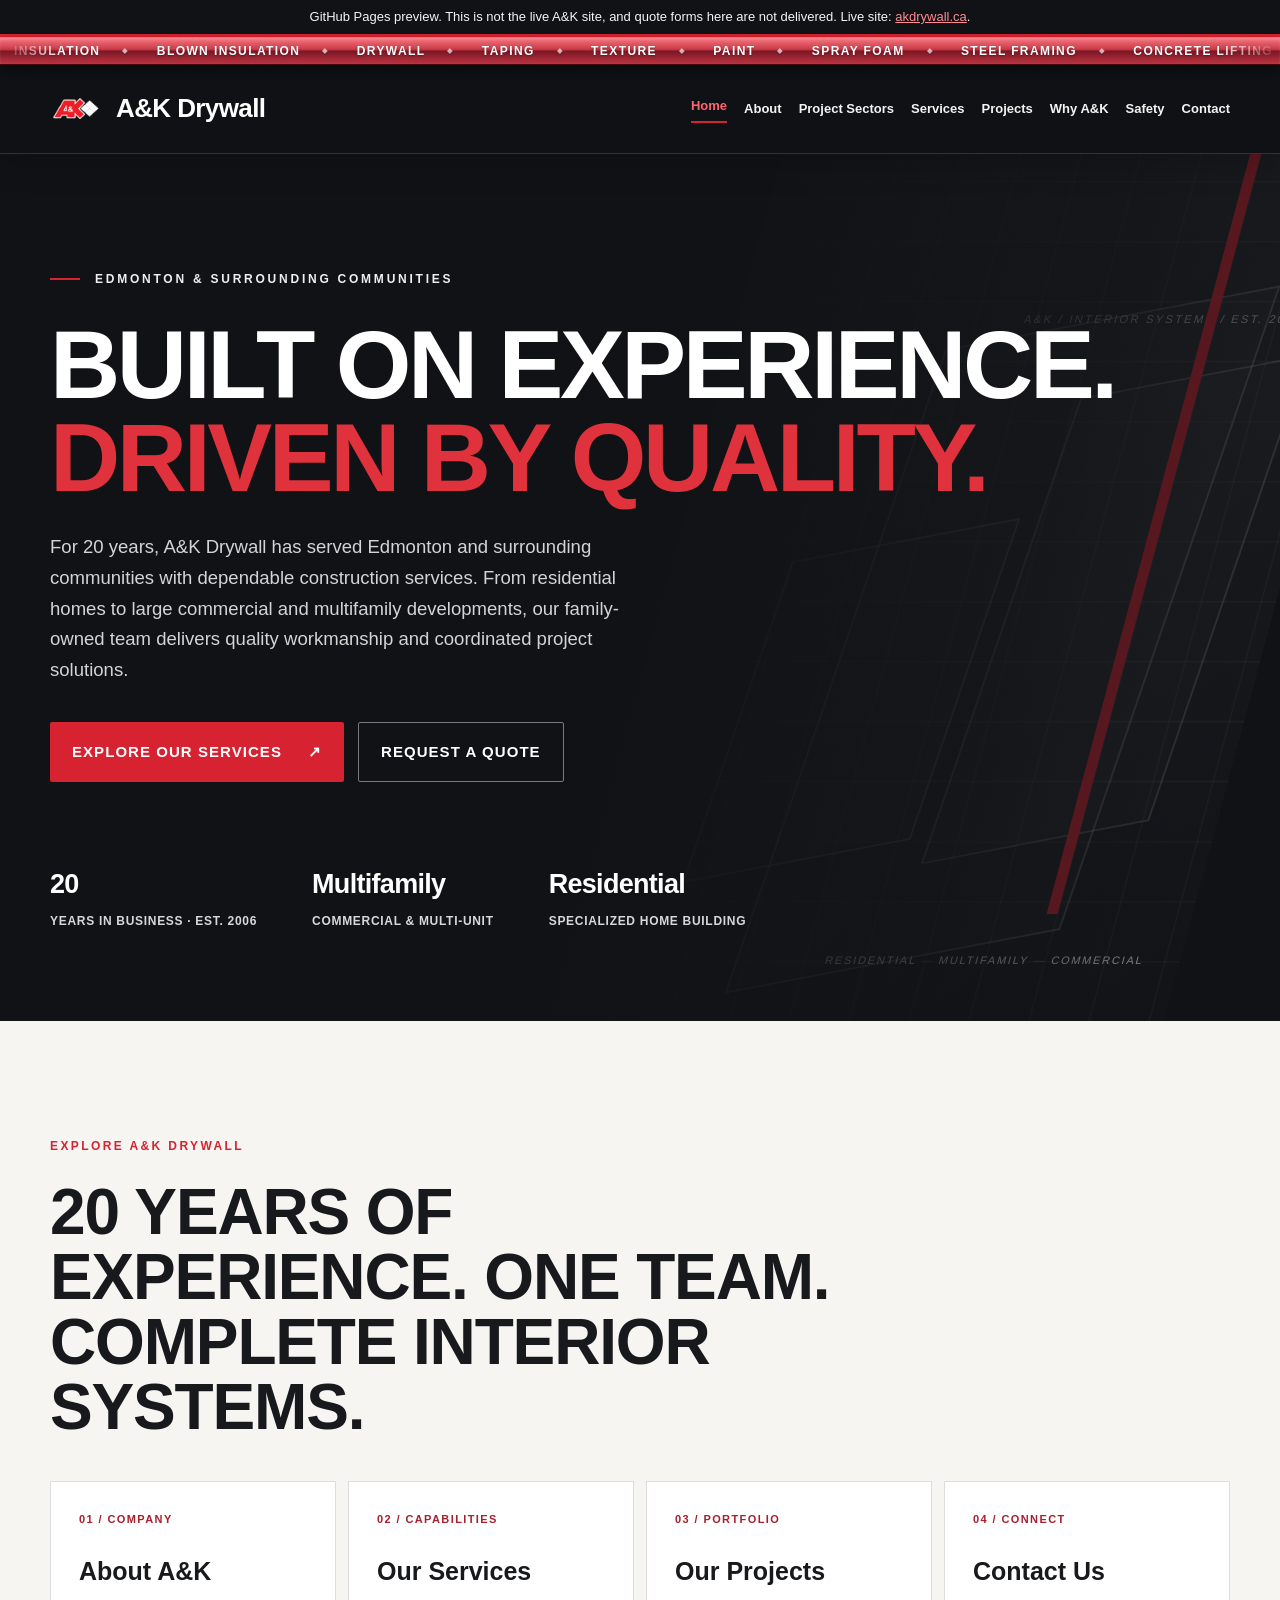
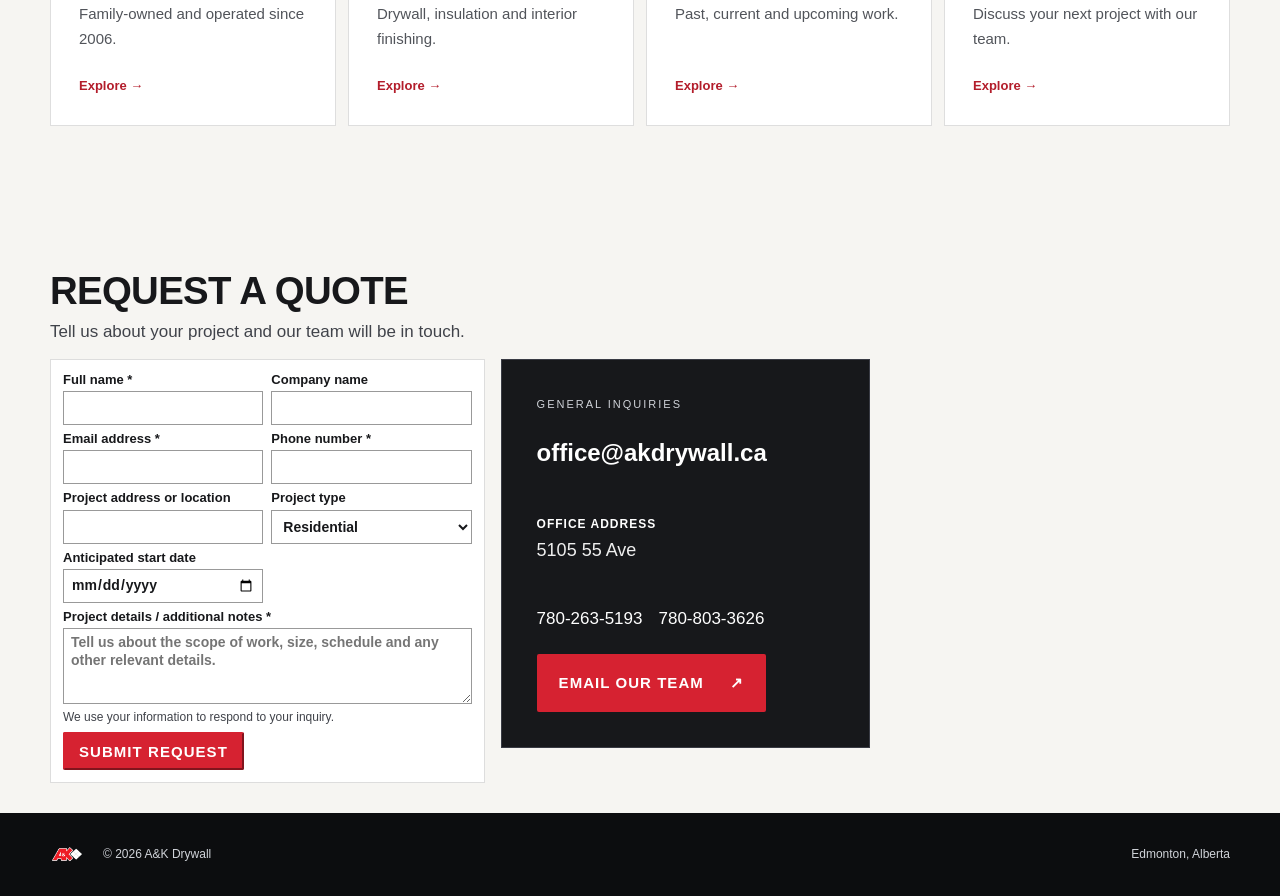
==== index.html @ e4584341 "Publish the A&K Drywall GitHub Pages preview copied from the live site. Co-authored-by: Cursor <curs" ====
<!DOCTYPE html>

<html lang="en"><head><meta charset="utf-8"/><meta name="robots" content="noindex, nofollow"/><meta content="width=device-width,initial-scale=1" name="viewport"/><meta content="#101115" name="theme-color"/><meta content="A&amp;K Drywall, family-owned Edmonton drywall and interior finishing contractor." name="description"/><title>Commercial, Multifamily &amp; Residential Drywall | A&amp;K Drywall</title><link href="styles.css?v=20261124-glass-fix-6" rel="stylesheet"/><style>/* Homepage-only critical banner and compact layout */
.ak-ticker{display:flex!important;visibility:visible!important;opacity:1!important;align-items:center;isolation:isolate;z-index:30}
.ak-ticker-window{display:block;flex:1;min-width:0;overflow:hidden}.ak-ticker-track{display:flex;width:max-content;animation:ak-home-scroll 28s linear infinite}.ak-ticker-group{display:flex;flex:none;min-width:100vw;justify-content:space-around}.ak-ticker-group span{display:flex;align-items:center;white-space:nowrap;padding:4px 14px;color:#fff;font-size:12px;font-weight:800;letter-spacing:1px;text-transform:uppercase;gap:22px}.ak-ticker-group span:after{content:'◆';font-size:9px}.ak-ticker-pause{flex:none;margin:0 5px 0 10px}.ak-ticker-control{color:white;font-size:11px;padding-right:10px;white-space:nowrap}.ak-ticker-pause:checked~.ak-ticker-window .ak-ticker-track{animation-play-state:paused}@keyframes ak-home-scroll{from{transform:translateX(0)}to{transform:translateX(-50%)}}
#request.ak-home-compact.section{padding:30px 0!important;scroll-margin-top:200px}#request.ak-home-compact .ak-inquiry-grid{max-width:820px;grid-template-columns:minmax(0,1fr) minmax(0,.85fr);gap:16px}#request.ak-home-compact .ak-form{padding:12px;font-size:13px;line-height:1.25}#request.ak-home-compact .ak-fields{gap:0 8px}#request.ak-home-compact .ak-form label{margin-bottom:6px}#request.ak-home-compact .ak-form input:not([type=hidden]),#request.ak-home-compact .ak-form select,#request.ak-home-compact .ak-form textarea{min-height:34px;padding:5px 7px;margin-top:3px;font-size:14px}#request.ak-home-compact .ak-form textarea{min-height:76px;resize:vertical}#request.ak-home-compact .ak-form p{font-size:12px;margin-bottom:7px}#request.ak-home-compact .ak-form .btn{min-height:38px;padding:7px 14px}#request.ak-home-compact h2{font-size:clamp(1.8rem,3vw,2.6rem)!important;margin-bottom:8px}#request.ak-home-compact>.wrap>p{margin-bottom:12px}#request.ak-home-compact .contact-panel{color:#fff}
@media(max-width:850px){#request.ak-home-compact .ak-inquiry-grid{grid-template-columns:1fr}}@media(max-width:650px){#request.ak-home-compact .ak-fields{grid-template-columns:1fr}#request.ak-home-compact .ak-form input:not([type=hidden]),#request.ak-home-compact .ak-form select,#request.ak-home-compact .ak-form textarea{font-size:16px;min-height:42px}}@media(prefers-reduced-motion:reduce){.ak-ticker-track{animation:none}.ak-ticker-window{overflow-x:auto}.ak-ticker-group[aria-hidden=true],.ak-ticker-pause,.ak-ticker-control{display:none}}
.ak-ticker + .site-header{top:28px}.ak-ticker-track{animation-play-state:running}.ak-ticker-window{height:28px}.ak-ticker-group{height:28px}@media(prefers-reduced-motion:reduce){.ak-ticker-track{animation:none}}

/* Refined translucent service ticker */
.ak-ticker{background:linear-gradient(180deg,rgba(246,106,115,.92) 0%,rgba(196,34,50,.88) 43%,rgba(116,9,24,.94) 51%,rgba(183,33,48,.91) 100%),linear-gradient(90deg,rgba(90,11,21,.86),rgba(191,24,41,.86),rgba(90,11,21,.86))!important;backdrop-filter:blur(12px);-webkit-backdrop-filter:blur(12px);box-sizing:border-box;border-top:1px solid rgba(255,179,179,.50);border-bottom:1px solid #45030b;box-shadow:inset 0 2px 3px rgba(255,255,255,.13),0 4px 9px rgba(0,0,0,.45)}
.ak-ticker-window{mask-image:linear-gradient(90deg,transparent,#000 5%,#000 95%,transparent);-webkit-mask-image:linear-gradient(90deg,transparent,#000 5%,#000 95%,transparent)}
.ak-ticker-group span{font-weight:700;letter-spacing:1.4px;text-shadow:0 1px 2px rgba(0,0,0,.35)}
.ak-ticker-group span:after{opacity:.65;font-size:7px}
@media(prefers-reduced-motion:reduce){.ak-ticker-window{mask-image:none;-webkit-mask-image:none}}
</style><link rel="icon" type="image/png" sizes="32x32" href="assets/shortcut-icon-32.png"><link rel="icon" type="image/png" sizes="192x192" href="assets/shortcut-icon-192.png"><link rel="shortcut icon" href="favicon.ico"><link rel="apple-touch-icon" sizes="180x180" href="assets/apple-touch-icon.png"><link rel="manifest" href="site.webmanifest"></head><body><div class="preview-banner" role="status">GitHub Pages preview. This is not the live A&amp;K site, and quote forms here are not delivered. Live site: <a href="https://akdrywall.ca/">akdrywall.ca</a>.</div><a class="skip" href="#main">Skip to content</a><div aria-label="Our services" class="ak-ticker" role="region" style="display:flex;position:sticky;top:0;width:100%;height:28px;min-height:28px;background:linear-gradient(180deg,rgba(246,106,115,.92) 0%,rgba(196,34,50,.88) 43%,rgba(116,9,24,.94) 51%,rgba(183,33,48,.91) 100%) !important;color:white;overflow:hidden"><div class="ak-ticker-window"><div class="ak-ticker-track"><div class="ak-ticker-group"><span>Insulation</span><span>Blown Insulation</span><span>Drywall</span><span>Taping</span><span>Texture</span><span>Paint</span><span>Spray Foam</span><span>Steel Framing</span><span>Concrete Lifting</span><span>Residential</span><span>Commercial</span></div><div aria-hidden="true" class="ak-ticker-group"><span>Insulation</span><span>Blown Insulation</span><span>Drywall</span><span>Taping</span><span>Texture</span><span>Paint</span><span>Spray Foam</span><span>Steel Framing</span><span>Concrete Lifting</span><span>Residential</span><span>Commercial</span></div></div></div></div><header class="site-header"><div class="wrap nav"><a aria-label="A&amp;K Drywall home" class="brand" href="index.html"><img alt="A&amp;K Drywall logo" src="assets/logo.png"/><span class="brand-name">A&amp;K Drywall</span></a><nav aria-label="Main navigation"><a aria-current="page" href="index.html">Home</a><a href="about.html">About</a><a href="sectors.html">Project Sectors</a><a href="services.html">Services</a><a href="projects.html">Projects</a><a href="approach.html">Why A&amp;K</a><a href="safety.html">Safety</a><a href="contact.html">Contact</a></nav></div></header><main id="main"><section class="hero" id="top"><div class="wrap hero-inner"><div class="eyebrow"><span class="line"></span> EDMONTON &amp; SURROUNDING COMMUNITIES</div><h1>Built on experience.<br/><em>Driven by quality.</em></h1><p>For 20 years, A&amp;K Drywall has served Edmonton and surrounding communities with dependable construction services. From residential homes to large commercial and multifamily developments, our family-owned team delivers quality workmanship and coordinated project solutions.</p><div class="hero-actions"><a class="btn primary" href="services.html">Explore Our Services <span aria-hidden="true">↗</span></a><a class="btn secondary" href="#request">Request a Quote</a></div><div class="hero-stats"><div><strong>20</strong><span>YEARS IN BUSINESS · EST. 2006</span></div><div><strong>Multifamily</strong><span>COMMERCIAL &amp; MULTI-UNIT</span></div><div><strong>Residential</strong><span>SPECIALIZED HOME BUILDING</span></div></div></div><div aria-hidden="true" class="hero-art"><div class="blueprint-label">A&amp;K / INTERIOR SYSTEMS / EST. 2006</div><div class="structure s1"></div><div class="structure s2"></div><div class="structure s3"></div><div class="red-rule"></div><div class="hero-art-caption">RESIDENTIAL <span>—</span> MULTIFAMILY <span>—</span> COMMERCIAL</div></div></section><section class="section home-links"><div class="wrap"><p class="kicker">EXPLORE A&amp;K DRYWALL</p><h2>20 YEARS OF EXPERIENCE. ONE TEAM. COMPLETE INTERIOR SYSTEMS.</h2><div class="link-card-grid"><a href="about.html"><span>01 / COMPANY</span><h3>About A&amp;K</h3><p>Family-owned and operated since 2006.</p><b>Explore →</b></a><a href="services.html"><span>02 / CAPABILITIES</span><h3>Our Services</h3><p>Drywall, insulation and interior finishing.</p><b>Explore →</b></a><a href="projects.html"><span>03 / PORTFOLIO</span><h3>Our Projects</h3><p>Past, current and upcoming work.</p><b>Explore →</b></a><a href="contact.html"><span>04 / CONNECT</span><h3>Contact Us</h3><p>Discuss your next project with our team.</p><b>Explore →</b></a></div></div></section><section class="section ak-inquiry ak-home-compact" id="request"><div class="wrap"><h2>Request a Quote</h2><p>Tell us about your project and our team will be in touch.</p><div class="ak-inquiry-grid"><form class="ak-form" method="post" data-preview="true"><input name="source" type="hidden" value="home"/><div class="ak-fields"><label>Full name *<input autocomplete="name" maxlength="120" name="name" required=""/></label><label>Company name<input autocomplete="organization" maxlength="150" name="company"/></label><label>Email address *<input autocomplete="email" maxlength="254" name="email" required="" type="email"/></label><label>Phone number *<input autocomplete="tel" maxlength="60" name="phone" required="" type="tel"/></label><label>Project address or location<input maxlength="250" name="location"/></label><label>Project type<select name="type"><option>Residential</option><option>Commercial</option><option>Multifamily</option><option>Other</option></select></label><label>Anticipated start date<input name="start" type="date"/></label></div><label>Project details / additional notes *<textarea maxlength="10000" name="details" placeholder="Tell us about the scope of work, size, schedule and any other relevant details." required="" rows="3"></textarea></label><div aria-hidden="true" class="ak-trap"><label>Leave blank<input autocomplete="off" name="website" tabindex="-1"/></label></div><p>We use your information to respond to your inquiry.</p><button class="btn primary" type="submit">Submit request</button></form><aside class="ak-inquiry-side" id="contact"><div class="contact-panel"><span>GENERAL INQUIRIES</span><a class="contact-email" href="mailto:office@akdrywall.ca">office@akdrywall.ca</a><div class="contact-address"><strong>OFFICE ADDRESS</strong><p>5105 55 Ave</p></div><div class="contact-numbers"><a href="tel:+17802635193">780-263-5193</a><a href="tel:+17808033626">780-803-3626</a></div><a class="btn primary" href="mailto:office@akdrywall.ca?subject=Project%20Inquiry">Email Our Team <span aria-hidden="true">↗</span></a></div></aside></div></div></section></main><footer><div class="wrap footer"><div><img alt="A&amp;K logo" src="assets/logo.png"/><span>© <span id="year"></span> A&amp;K Drywall</span></div><div><span>Edmonton, Alberta</span></div></div></footer><script defer="" src="site.js"></script><script>
(function(){
 const ticker=document.querySelector('.ak-ticker');
 const track=ticker.querySelector('.ak-ticker-track');
 function speed(rate){
   if(window.matchMedia('(prefers-reduced-motion: reduce)').matches || !track.getAnimations) return;
   track.getAnimations().forEach(function(a){if(a.updatePlaybackRate) a.updatePlaybackRate(rate); else a.playbackRate=rate;});
 }
 ticker.addEventListener('pointerenter',function(e){if(e.pointerType==='mouse') speed(0.35);});
 ticker.addEventListener('pointerleave',function(){speed(1);});
})();
</script></body></html>
---- styles.css ----
:root{--bg:#101115;--panel:#191b20;--text:#f7f7f8;--muted:#a8aab2;--red:#d52c3b;--border:#34363c;--white:#f5f4f1}*{box-sizing:border-box}html{scroll-behavior:smooth}body{margin:0;font-family:Inter,Arial,Helvetica,sans-serif;color:var(--text);background:var(--bg);line-height:1.55}a{color:inherit;text-decoration:none}a:focus-visible{outline:3px solid #ff6671;outline-offset:4px}.wrap{width:min(1180px,calc(100% - 48px));margin:auto}.skip{position:absolute;left:-999px;top:0}.skip:focus{left:12px;top:12px;z-index:20;background:#fff;color:#111;padding:8px}.site-header{background:rgba(16,17,21,.96);border-bottom:1px solid #ffffff18;position:sticky;top:0;z-index:10;backdrop-filter:blur(12px)}.nav{min-height:88px;display:flex;align-items:center;justify-content:space-between;gap:25px}.brand{display:flex;align-items:center;gap:13px;font-size:27px;font-weight:900;letter-spacing:-1px;line-height:1}.brand img{height:53px;width:53px;object-fit:contain}.brand small{display:block;font-size:9px;letter-spacing:2px;margin-top:6px;font-weight:700}.nav nav{display:flex;align-items:center;gap:29px;font-size:13px;font-weight:650}.nav nav>a:not(.employee-link):hover,.footer a:hover{color:#ff6370}.employee-link{display:inline-flex;align-items:center;gap:9px;border:1px solid #62646a;padding:12px 16px;border-radius:3px}.employee-link:hover{border-color:var(--red);background:#ffffff0b}.employee-link svg{width:15px;height:15px;stroke:currentColor;stroke-width:1.8;fill:none}.hero{min-height:710px;position:relative;overflow:hidden;background:radial-gradient(circle at 80% 35%,#303039 0,#15161b 42%,#101115 75%)}.hero-inner{padding:112px 0 65px;position:relative;z-index:2}.eyebrow,.kicker{font-size:12px;letter-spacing:2.6px;font-weight:800;color:var(--red)}.eyebrow{display:flex;align-items:center;gap:15px;color:#e0dfe0}.line{display:inline-block;width:30px;height:2px;background:var(--red)}h1,h2,h3,p{margin-top:0}.hero h1{font-size:clamp(46px,6.4vw,89px);line-height:1.08;letter-spacing:-3.5px;max-width:900px;margin:28px 0}.hero h1 em,.contact h2 em{font-style:normal;color:#e44755}.hero p{font-size:18px;color:#c1c1c6;max-width:570px}.hero-actions{display:flex;gap:14px;margin-top:37px;flex-wrap:wrap}.btn{display:inline-flex;align-items:center;justify-content:space-between;gap:26px;padding:16px 22px;font-weight:750;font-size:13px;border-radius:3px;min-height:51px}.primary{background:var(--red);color:white}.primary:hover{background:#ef4251}.secondary{border:1px solid #777982}.secondary:hover{background:#ffffff12}.hero-stats{display:flex;gap:55px;margin-top:105px;flex-wrap:wrap}.hero-stats>div{display:flex;flex-direction:column;gap:3px}.hero-stats strong{font-size:27px;letter-spacing:-.7px}.hero-stats span{font-size:10px;letter-spacing:1.6px;color:#999ba3;font-weight:750}.hero-art{position:absolute;inset:0 0 0 48%;opacity:.32;pointer-events:none;transform:skew(-15deg)}.structure{position:absolute;border:1px solid #a5a5af3d;background:linear-gradient(130deg,#70717a22,#1a1b2100);transform:rotate(0deg)}.s1{width:390px;height:620px;right:12%;top:40px}.s2{width:220px;height:720px;right:2%;top:-70px}.s3{width:480px;height:280px;right:0;top:210px}.red-rule{position:absolute;background:#e12f40;width:5px;height:800px;right:22%;top:-40px}.section{padding:115px 0}.split{display:grid;grid-template-columns:1fr 1fr;gap:90px}.section h2{font-size:clamp(35px,4vw,58px);line-height:1.12;letter-spacing:-2px;margin:23px 0}.intro{background:var(--white);color:#191a1e}.intro-copy{padding-top:35px}.intro-copy p{font-size:17px;color:#51545c}.text-link{display:inline-block;margin-top:18px;border-bottom:2px solid var(--red);font-weight:800;padding-bottom:7px}.services{background:#15161b}.section-head{display:flex;justify-content:space-between;align-items:end;gap:50px;margin-bottom:48px}.section-head p{max-width:340px;color:var(--muted)}.service-grid{display:grid;grid-template-columns:repeat(3,1fr);gap:1px;background:#3b3c44;border:1px solid #3b3c44}.service{background:#1b1c22;padding:30px;min-height:265px}.service .num{font-size:11px;color:#9b9ca5}.service-icon{font-size:40px;color:var(--red);line-height:1.2;margin:27px 0 16px}.service h3{font-size:20px;margin-bottom:8px}.service p{font-size:14px;color:#adb0b9;max-width:300px}.values{background:#202126}.values-grid{display:grid;grid-template-columns:1fr 1fr;gap:100px}.values-grid>div>p:not(.kicker){color:var(--muted);max-width:420px}.value-list>div{display:flex;gap:25px;border-bottom:1px solid #ffffff2a;padding:24px 0}.value-list b{color:var(--red);font-size:13px}.value-list h3{margin:0 0 6px;font-size:20px}.value-list p{margin:0;color:var(--muted)}.contact{background:#111216}.contact-inner{display:grid;grid-template-columns:1fr 1fr;gap:80px}.contact-inner>div>p:not(.kicker){color:var(--muted)}.contact-panel{background:#1e2026;border:1px solid #393b44;padding:35px;display:flex;flex-direction:column;align-items:start;gap:20px}.contact-panel>span{font-size:11px;letter-spacing:2px;color:#aaa}.contact-email{font-size:clamp(20px,2.5vw,32px);font-weight:800;overflow-wrap:anywhere}.contact-numbers{display:flex;flex-wrap:wrap;gap:16px;color:#b7b9c0}.footer{padding:24px 0;display:flex;align-items:center;justify-content:space-between;gap:20px;font-size:12px;color:#a6a8ae}.footer>div{display:flex;align-items:center;gap:18px}.footer img{width:35px;height:35px;object-fit:contain}.footer a{margin-left:15px}.employee-page{min-height:100vh;display:flex;flex-direction:column}.employee-main{flex:1;display:grid;place-items:center;padding:90px 24px;background:radial-gradient(circle at 50% 0,#292a32,#111216 70%)}.employee-card{width:min(520px,100%);text-align:center}.lock-symbol{font-size:50px;color:var(--red)}.employee-card h1{font-size:clamp(35px,5vw,55px);letter-spacing:-2px;margin:15px 0}.employee-card>p:not(.kicker){color:var(--muted)}.notice{text-align:left;border:1px solid #56545a;border-left:4px solid var(--red);background:#202127;padding:19px;display:grid;gap:7px;margin:35px 0}.notice span{color:#b8bac1;font-size:14px}@media(max-width:800px){.nav{align-items:flex-start;padding:14px 0;flex-direction:column}.nav nav{gap:15px;flex-wrap:wrap}.hero-inner{padding:80px 0}.hero-art{opacity:.12}.hero-stats{margin-top:65px;gap:25px}.split,.values-grid,.contact-inner{grid-template-columns:1fr;gap:20px}.section{padding:75px 0}.section-head{display:block}.service-grid{grid-template-columns:repeat(2,1fr)}}@media(max-width:520px){.wrap{width:min(100% - 32px,1180px)}.nav nav{font-size:12px;gap:12px}.employee-link{padding:8px}.hero h1{letter-spacing:-2px}.hero-stats strong{font-size:21px}.service-grid{grid-template-columns:1fr}.footer{flex-direction:column;align-items:flex-start}.contact-panel{padding:22px}}

/* BETA 2: commercial-first sectors */
.sectors{background:#18191e}.sector-grid{display:grid;grid-template-columns:1.35fr 1fr;gap:20px;margin-top:35px}.sector{border:1px solid #414249;background:#202127;padding:40px;min-height:310px;display:flex;flex-direction:column;justify-content:flex-end}.sector-primary{background:linear-gradient(135deg,#302124,#18191e 75%);border-top:4px solid var(--red)}.sector-tag{font-size:11px;font-weight:800;letter-spacing:2px;color:#f07b80;margin-bottom:auto}.sector h3{font-size:clamp(25px,3vw,38px);letter-spacing:-1px;margin:22px 0 10px}.sector p{color:#b8bac1;max-width:490px;line-height:1.7}@media(max-width:700px){.sector-grid{grid-template-columns:1fr}.sector{min-height:270px;padding:28px}}

/* BETA 3 — readability and professional commercial presentation */
:root{--bg:#111419;--panel:#1d2228;--text:#f9fafb;--muted:#d0d5dd;--red:#c82135;--white:#f7f8fa}
body{font-family:Arial,"Helvetica Neue",Helvetica,sans-serif;font-size:17px;line-height:1.7}
.nav nav{font-size:15px;gap:22px}
.brand{font-size:25px;letter-spacing:-.6px}
.brand small{font-size:12px;letter-spacing:1.3px}
.hero{min-height:630px;background:linear-gradient(115deg,#111419 0%,#222a32 100%)}
.hero-inner{padding:100px 0 65px}
.hero h1{font-size:clamp(42px,5.4vw,76px);letter-spacing:-2px;line-height:1.13;max-width:880px}
.hero p{font-size:20px;color:#e2e5e9;max-width:680px;line-height:1.65}
.hero-art{opacity:.12}
.hero-stats{margin-top:80px}
.hero-stats span{color:#d5d8de;font-size:12px;letter-spacing:.7px}
.section{padding:85px 0}
.section h2{font-size:clamp(32px,3.6vw,50px);letter-spacing:-1px}
.intro-copy p,.section-head p,.sector p,.service p,.values-grid>div>p:not(.kicker),.value-list p,.contact-inner>div>p:not(.kicker){font-size:17px;line-height:1.75}
.intro-copy p{color:#3d4754}
.service p,.sector p,.value-list p,.section-head p{color:#d6d9df}
.service{min-height:265px}
.service h3,.value-list h3{font-size:21px}
.service-icon{margin:20px 0 12px}
.kicker{color:#f06271}
.intro .kicker{color:#b01d30}
.btn{font-size:15px;min-height:54px}
.contact-numbers{color:#e0e3e7}
.contact-panel>span,.footer{color:#d0d3d9}
.employee-card>p:not(.kicker),.notice span{color:#d4d8df}
@media(max-width:800px){.nav nav{font-size:14px}.hero-inner{padding:70px 0 45px}.hero-stats{margin-top:55px}.section{padding:65px 0}}
@media(max-width:520px){body{font-size:16px}.nav nav{gap:14px}.hero p{font-size:18px}.hero h1{letter-spacing:-1px}.service p,.sector p{font-size:16px}}

/* BETA 3.1: keep company name on one horizontal line */
.brand-name{display:inline-block;white-space:nowrap;font-size:clamp(19px,2.1vw,26px);font-weight:800;letter-spacing:-.6px;line-height:1.15}
.brand{flex-shrink:0}
@media(max-width:520px){.brand-name{font-size:22px}}

.service-note{margin-top:30px;color:#e1e5eb;font-size:17px;line-height:1.7}.service-note a{color:#ff7482;text-underline-offset:4px}

.contact-address{margin:20px 0;color:#f4f5f7}.contact-address strong{display:block;font-size:12px;letter-spacing:1px;color:#d0d5dd}.contact-address p{margin:6px 0 0;font-size:18px}

/* BETA 3.5 commercial portfolio */
.portfolio{background:#f3f4f6;color:#171a20}.portfolio .kicker{color:#a7192b}.portfolio-heading{display:flex;justify-content:space-between;align-items:end;gap:25px;margin-bottom:32px}.portfolio-heading p{max-width:630px;color:#48515c;font-size:17px;line-height:1.7}.portfolio-heading .text-link{white-space:nowrap;color:#a7192b}.portfolio-tabs{display:flex;gap:10px;flex-wrap:wrap;margin-bottom:28px}.portfolio-tab{border:1px solid #cbd0d7;background:white;color:#242832;border-radius:6px;padding:12px 22px;font:inherit;font-weight:700;cursor:pointer}.portfolio-tab.active,.portfolio-tab:hover{background:#a7192b;color:white;border-color:#a7192b}.portfolio-tab:focus-visible{outline:3px solid #ed8b99;outline-offset:2px}.portfolio-grid{display:grid;grid-template-columns:repeat(3,minmax(0,1fr));gap:20px}.portfolio-empty{grid-column:1/-1;background:#fff;border:1px solid #dce0e6;border-radius:8px;padding:42px 26px;color:#48515c;font-size:17px}.portfolio-card{background:#fff;border:1px solid #e1e3e8;border-radius:8px;overflow:hidden;box-shadow:0 8px 25px rgba(0,0,0,.04)}.portfolio-image{width:100%;height:190px;object-fit:cover;display:block}.portfolio-image-placeholder{background:#20242d;color:#929aa7;display:flex;align-items:center;justify-content:center;font-size:15px;font-weight:700;letter-spacing:2px}.portfolio-card-content{padding:23px}.portfolio-card-content h3{margin:10px 0;font-size:23px;color:#171a20}.portfolio-card-content p{color:#48515c;font-size:16px;line-height:1.6}.portfolio-location{font-size:12px;font-weight:700;text-transform:uppercase;letter-spacing:1px;color:#a7192b}@media(max-width:850px){.portfolio-grid{grid-template-columns:repeat(2,minmax(0,1fr))}}@media(max-width:620px){.portfolio-heading{display:block}.portfolio-grid{grid-template-columns:1fr}.portfolio-heading .text-link{display:inline-block;margin-top:10px}}

/* A&K corporate visual redesign — original graphic treatments, no third-party imagery */
:root{--red:#d62231;--ink:#101114;--cream:#f6f5f2}
html{scroll-behavior:smooth}body{background:var(--cream)}
.site-header{background:#101114!important;border-bottom:1px solid #333!important;box-shadow:0 6px 35px #0003}.site-header .brand-name{color:#fff!important}.site-header nav>a{color:#f3f3f3!important}.site-header nav>a:hover{color:#ff5864!important}
.hero{background:#111215!important;color:#fff!important;min-height:720px;position:relative;overflow:hidden}.hero:before{content:'';position:absolute;inset:0;background:linear-gradient(105deg,#111215 0%,#111215 48%,#111215b0 76%,transparent 100%);z-index:1;pointer-events:none}.hero-inner{position:relative;z-index:3;padding-top:115px!important;padding-bottom:90px!important}.hero h1{font-family:Impact,'Arial Narrow',sans-serif!important;font-weight:900!important;font-stretch:condensed;letter-spacing:-.035em!important;font-size:clamp(3.5rem,7.6vw,8.1rem)!important;line-height:.96!important;max-width:1100px!important;text-transform:uppercase}.hero h1 em{font-style:normal!important;color:#e0323d!important}.hero p{max-width:620px!important;color:#d4d4d5!important;font-size:1.16rem!important}.hero .eyebrow{color:#eee!important;letter-spacing:.23em}.hero-art{inset:auto 0 0 auto!important;top:0!important;width:48%!important;opacity:.7!important;background:repeating-linear-gradient(0deg,transparent 0 58px,#ffffff10 59px 60px),repeating-linear-gradient(90deg,transparent 0 58px,#ffffff10 59px 60px),linear-gradient(135deg,#2a2c32,#15161a)!important;overflow:hidden}.hero-art .structure{border:2px solid #ffffff32!important;transform:skew(-16deg) rotate(-12deg)!important;background:#ffffff06!important}.hero-art .s1{width:50%!important;height:76%!important;top:18%!important;left:32%!important}.hero-art .s2{width:34%!important;height:55%!important;top:25%!important;left:57%!important}.hero-art .s3{width:34%!important;height:38%!important;top:44%!important;left:18%!important}.hero-art .red-rule{background:#d62231!important;width:11px!important}.blueprint-label{position:absolute;top:18%;right:8%;font-size:.7rem;letter-spacing:.2em;color:#aaa}.hero-art-caption{position:absolute;bottom:6%;right:6%;font-size:.68rem;letter-spacing:.17em;color:#eee}.hero-art-caption span{color:#e0323d}
.section{padding-top:115px!important;padding-bottom:115px!important}.kicker{color:#d62231!important;letter-spacing:.2em!important;font-weight:800!important}.section h2{font-family:Impact,'Arial Narrow',sans-serif!important;font-weight:800!important;text-transform:uppercase;letter-spacing:-.018em!important;font-size:clamp(2.6rem,5vw,5.5rem)!important;line-height:1.02!important}.intro{background:#f6f5f2!important}.sectors{background:#17181b!important;color:white!important}.sectors h2,.sectors h3{color:white!important}.sectors .section-head p{color:#bcbec4!important}.sector{background:#292a2e!important;border:1px solid #414147!important;min-height:330px}.sector-primary{background:#a81828!important;border-color:#a81828!important}.sector p{color:#e2e2e2!important}.services{background:#fff!important}.service-grid{gap:0!important;border-top:1px solid #ddd;border-left:1px solid #ddd}.service{border:0!important;border-right:1px solid #ddd!important;border-bottom:1px solid #ddd!important;border-radius:0!important;background:white!important;transition:background .2s,transform .2s}.service:hover{background:#f7f2f2!important;transform:translateY(-3px)}.service .num{color:#d62231!important}.portfolio{background:#ececea!important}.values{background:#161719!important;color:#fff!important}.values h2,.values h3{color:#fff!important}.values p{color:#c8c8c8!important}.contact{background:#c41f2e!important;color:#fff!important}.contact h2,.contact h2 em,.contact .kicker{color:white!important}.contact-panel{background:#17181b!important;color:white!important}.contact-panel a{color:white}.btn.primary{background:#d62231!important;border-color:#d62231!important;color:#fff!important}.contact .btn.primary{background:white!important;color:#17181b!important;border-color:white!important}.btn{border-radius:2px!important;text-transform:uppercase;font-weight:800!important;letter-spacing:.07em!important}footer{background:#0c0d0f!important}
@media(max-width:850px){.hero{min-height:670px}.hero:before{background:linear-gradient(90deg,#111215ed,#111215b8)}.hero-art{width:100%!important;opacity:.25!important}.hero-inner{padding-top:90px!important}.hero h1{font-size:clamp(3.3rem,10vw,5.5rem)!important}.section{padding-top:75px!important;padding-bottom:75px!important}}

/* Multipage navigation and project portfolio */
.nav nav{gap:17px;flex-wrap:wrap}.nav nav>a{font-size:13px}.nav nav>a[aria-current="page"]{color:#ff6470!important;border-bottom:2px solid #d62231;padding-bottom:4px}
.home-links{background:#f6f5f2;color:#18191c}.home-links h2{max-width:820px}.link-card-grid{display:grid;grid-template-columns:repeat(4,minmax(0,1fr));gap:12px;margin-top:40px}.link-card-grid a{display:flex;flex-direction:column;min-height:245px;padding:28px;background:#fff;border:1px solid #dedede;transition:transform .2s,border-color .2s}.link-card-grid a:hover{transform:translateY(-4px);border-color:#d62231}.link-card-grid span{font-size:11px;color:#a81f2d;letter-spacing:1.4px;font-weight:800}.link-card-grid h3{font-size:25px;margin:22px 0 8px}.link-card-grid p{font-size:15px;color:#51545a}.link-card-grid b{margin-top:auto;color:#b31d2b;font-size:13px}
.page-banner{background:linear-gradient(120deg,#101114,#27282c);color:#fff;padding:110px 0 90px}.page-banner h1{font-family:Impact,'Arial Narrow',sans-serif;font-size:clamp(56px,8vw,112px);line-height:1;letter-spacing:-2px;margin:22px 0}.page-banner h1 span{color:#d62231}.page-banner p:not(.kicker){max-width:700px;color:#d0d1d5;font-size:20px}.project-jumps{display:flex;flex-wrap:wrap;gap:12px;margin-top:30px}.project-jumps a{padding:12px 18px;border:1px solid #85858a;font-size:13px;font-weight:800;text-transform:uppercase}.project-jumps a:hover{background:#d62231;border-color:#d62231}
.project-section{background:#f6f5f2;color:#18191c;scroll-margin-top:100px}.project-section-alt{background:#e7e7e5}.project-card-grid{display:grid;grid-template-columns:repeat(3,minmax(0,1fr));gap:18px;margin-top:35px}.named-project{background:#fff;border:1px solid #ddd;overflow:hidden}.project-art{height:180px;position:relative;overflow:hidden;background:linear-gradient(135deg,#2b2d32,#111216);display:flex;align-items:flex-end;padding:18px}.project-art>span{font-size:11px;letter-spacing:2px;font-weight:800;color:#a5a5aa;z-index:1}.art-lines{position:absolute;inset:-20%;transform:rotate(-18deg);background:repeating-linear-gradient(90deg,transparent 0 58px,#ffffff12 59px 61px),repeating-linear-gradient(0deg,transparent 0 58px,#ffffff0c 59px 61px);border-left:9px solid #d62231}.named-project:nth-child(3n+2) .project-art{background:linear-gradient(135deg,#3b2528,#171719)}.named-project:nth-child(3n+3) .project-art{background:linear-gradient(135deg,#292e36,#171719)}.named-project-body{padding:25px}.named-project h3{font-size:25px;line-height:1.2;margin:0 0 9px}.named-project p{margin:0;color:#6b6e75;font-size:15px}
@media(max-width:1000px){.link-card-grid{grid-template-columns:repeat(2,minmax(0,1fr))}}@media(max-width:800px){.project-card-grid{grid-template-columns:repeat(2,minmax(0,1fr))}.page-banner{padding:75px 0}}@media(max-width:560px){.project-card-grid,.link-card-grid{grid-template-columns:1fr}.link-card-grid a{min-height:200px}.project-art{height:150px}}


/* Services page refresh */
.services-intro .section-head h1{font-size:clamp(2.7rem,6.5vw,6.8rem);line-height:.98;letter-spacing:-.045em;margin:0}
.services-intro .section-head{align-items:end}
.services-lead{max-width:750px;color:#bfc0c5;line-height:1.8;margin:2rem 0 0}
.services-category{border-top:1px solid rgba(255,255,255,.12)}
.services-category-alt{background:#18191d}
.services-category h2{font-size:clamp(2rem,4vw,4.1rem);line-height:1.05;letter-spacing:-.035em;margin:1rem 0 2.5rem}
.services-clean-grid{display:grid;grid-template-columns:repeat(2,minmax(0,1fr));gap:1px;background:rgba(255,255,255,.13);border:1px solid rgba(255,255,255,.13)}
.services-clean-grid article{background:#111216;padding:2rem;min-height:190px}
.services-category-alt .services-clean-grid article{background:#18191d}
.services-clean-grid article span{display:block;color:#ed3c49;font-weight:700;font-size:.8rem;margin-bottom:1rem}
.services-clean-grid h3{font-size:1.35rem;margin:0 0 .65rem}
.services-clean-grid p{color:#c3c3c7;line-height:1.65;margin:0;max-width:55ch}
.services-cta{background:#a71927}
.services-cta .kicker,.services-cta p{color:#fff}
.services-cta h2{font-size:clamp(2.1rem,5vw,4.5rem);margin:1rem 0}
.services-cta-link{display:inline-block;margin-top:1.3rem;padding:1rem 1.4rem;background:#111;color:#fff;text-decoration:none;font-weight:800}
.services-cta-link:hover{background:#272727}
@media(max-width:700px){.services-clean-grid{grid-template-columns:1fr}.services-clean-grid article{min-height:unset;padding:1.5rem}}

/* FIX: services page color contrast; scoped to services only. */
body:has(.services-intro) .services-intro{background:#f6f5f2!important;color:#17181b!important}
body:has(.services-intro) .services-intro h1{color:#17181b!important}
body:has(.services-intro) .services-intro .section-head p,body:has(.services-intro) .services-lead{color:#40434a!important}
body:has(.services-intro) .services-category{background:#111216!important;color:#f7f7f8!important}
body:has(.services-intro) .services-category-alt{background:#1b1c20!important;color:#f7f7f8!important}
body:has(.services-intro) .services-category h2,body:has(.services-intro) .services-clean-grid h3{color:#fff!important}
body:has(.services-intro) .services-clean-grid article{background:#202126!important;color:#fff!important}
body:has(.services-intro) .services-category-alt .services-clean-grid article{background:#292a2f!important;color:#fff!important}
body:has(.services-intro) .services-clean-grid p{color:#e0e0e3!important}
body:has(.services-intro) .services-cta{background:#a71927!important;color:#fff!important}
body:has(.services-intro) .services-cta h2,body:has(.services-intro) .services-cta p,body:has(.services-intro) .services-cta .kicker{color:#fff!important}
body:has(.services-intro) .services-cta-link{color:#fff!important}

.ak-inquiry{background:#f6f5f2!important;color:#17181b!important}.ak-inquiry h2{color:#17181b!important;margin:0 0 24px}.ak-inquiry p{color:#40434a!important;max-width:75ch;margin:0 0 30px}.ak-form{max-width:900px;background:white;padding:clamp(18px,4vw,40px);border:1px solid #ddd}.ak-fields{display:grid;grid-template-columns:1fr 1fr;gap:18px}.ak-form label{display:block;font-weight:700;color:#17181b;margin-bottom:18px}.ak-form input,.ak-form select,.ak-form textarea{display:block;width:100%;box-sizing:border-box;margin-top:8px;padding:12px;border:1px solid #999;background:#fff;color:#17181b;font:inherit}.ak-form textarea{min-height:250px;resize:vertical}.ak-trap{position:absolute;left:-10000px}.ak-form button{cursor:pointer}.ak-form :focus-visible{outline:3px solid #b91c24;outline-offset:2px}@media(max-width:650px){.ak-fields{grid-template-columns:1fr;gap:0}}
/* Contact accessibility update */
.ak-inquiry#request{scroll-margin-top:120px}.ak-contact-first{padding-top:clamp(32px,5vw,64px)!important}.ak-contact-first h1{font-size:clamp(2.3rem,5vw,4rem);line-height:1.1;color:#17181b;margin:0 0 16px}.ak-contact-jump{color:#a71927;text-decoration:underline}.ak-inquiry .ak-form{margin:0 auto 0 0}.ak-inquiry .ak-form input[type=hidden]{display:none}

/* Homepage services ticker */
.ak-ticker{display:flex;align-items:center;background:#b71927;color:#fff;position:relative;overflow:hidden;min-width:0;padding:0;gap:0}.ak-ticker-window{overflow:hidden;flex:1;min-width:0}.ak-ticker-track{display:flex;width:max-content;animation:ak-ticker-slide 32s linear infinite;will-change:transform}.ak-ticker-group{display:flex;align-items:center;flex:none;min-width:100vw;justify-content:space-around}.ak-ticker-group span{white-space:nowrap;display:flex;align-items:center;gap:24px;padding:13px 12px;font-size:13px;font-weight:800;letter-spacing:1.1px;text-transform:uppercase;color:#fff}.ak-ticker-group span:after{content:'◆';font-size:9px}.ak-ticker-pause{margin:0 6px 0 12px;accent-color:#171717;flex:none}.ak-ticker-control{font-size:11px;white-space:nowrap;padding-right:12px;color:#fff;cursor:pointer}@keyframes ak-ticker-slide{to{transform:translateX(-50%)}}@media(prefers-reduced-motion:reduce){.ak-ticker-track{animation:none;will-change:auto}.ak-ticker-window{overflow-x:auto}.ak-ticker-group[aria-hidden=true],.ak-ticker-pause,.ak-ticker-control{display:none}}

/* Aligned inquiry layout */
.ak-inquiry-grid{display:grid;grid-template-columns:minmax(0,1.65fr) minmax(0,1fr);gap:24px;align-items:start}.ak-inquiry-grid .ak-form{width:100%;max-width:none;min-width:0;margin:0;box-sizing:border-box}.ak-inquiry-side{min-width:0;scroll-margin-top:120px}.ak-inquiry-side .contact-panel{margin:0;width:100%;box-sizing:border-box}.ak-inquiry-side .contact-panel p{color:#eee!important;margin:0}.ak-inquiry-side .contact-email{overflow-wrap:anywhere;font-size:clamp(1rem,2vw,1.5rem)}.ak-inquiry-side .contact-panel strong{color:#fff}.ak-inquiry-side .contact-numbers{flex-wrap:wrap}.ak-inquiry-grid .ak-fields{grid-template-columns:repeat(2,minmax(0,1fr))}@media(max-width:850px){.ak-inquiry-grid{grid-template-columns:1fr}.ak-inquiry-side{width:100%}}@media(max-width:650px){.ak-inquiry-grid .ak-fields{grid-template-columns:1fr}}

/* Compact inquiry layout: homepage and contact page only */
.ak-inquiry.section{padding-top:48px!important;padding-bottom:48px!important}
.ak-inquiry .ak-inquiry-grid{grid-template-columns:minmax(0,1.35fr) minmax(0,1fr);gap:20px;max-width:1050px}
.ak-inquiry .ak-form{padding:20px;font-size:15px;line-height:1.4}
.ak-inquiry .ak-fields{gap:0 12px}
.ak-inquiry .ak-form label{margin-bottom:10px}
.ak-inquiry .ak-form input,.ak-inquiry .ak-form select,.ak-inquiry .ak-form textarea{margin-top:4px;padding:8px 10px;font-size:16px;min-height:42px}
.ak-inquiry .ak-form textarea{min-height:125px;resize:vertical}
.ak-inquiry .ak-form p{font-size:13px;margin:0 0 12px}
.ak-inquiry .ak-form .btn{min-height:44px;padding:10px 18px}
.ak-inquiry h2{font-size:clamp(2rem,4vw,3.5rem)!important;margin-bottom:12px}
.ak-inquiry> .wrap>p{margin-bottom:18px}
@media(max-width:850px){.ak-inquiry .ak-inquiry-grid{grid-template-columns:1fr}.ak-inquiry.section{padding-top:32px!important;padding-bottom:32px!important}}
@media(max-width:650px){.ak-inquiry .ak-form{padding:14px}.ak-inquiry .ak-fields{grid-template-columns:1fr}}

/* GitHub Pages preview marker */
.preview-banner{background:#111216;color:#f4f4f5;font-size:13px;line-height:1.4;text-align:center;padding:8px 16px;border-bottom:3px solid #d62231}
.preview-banner a{color:#ff8b94;text-decoration:underline}
.ak-mock-note{background:#fff;border:1px solid #d62231;border-left:6px solid #d62231;padding:18px 20px;color:#17181b;font-weight:700}
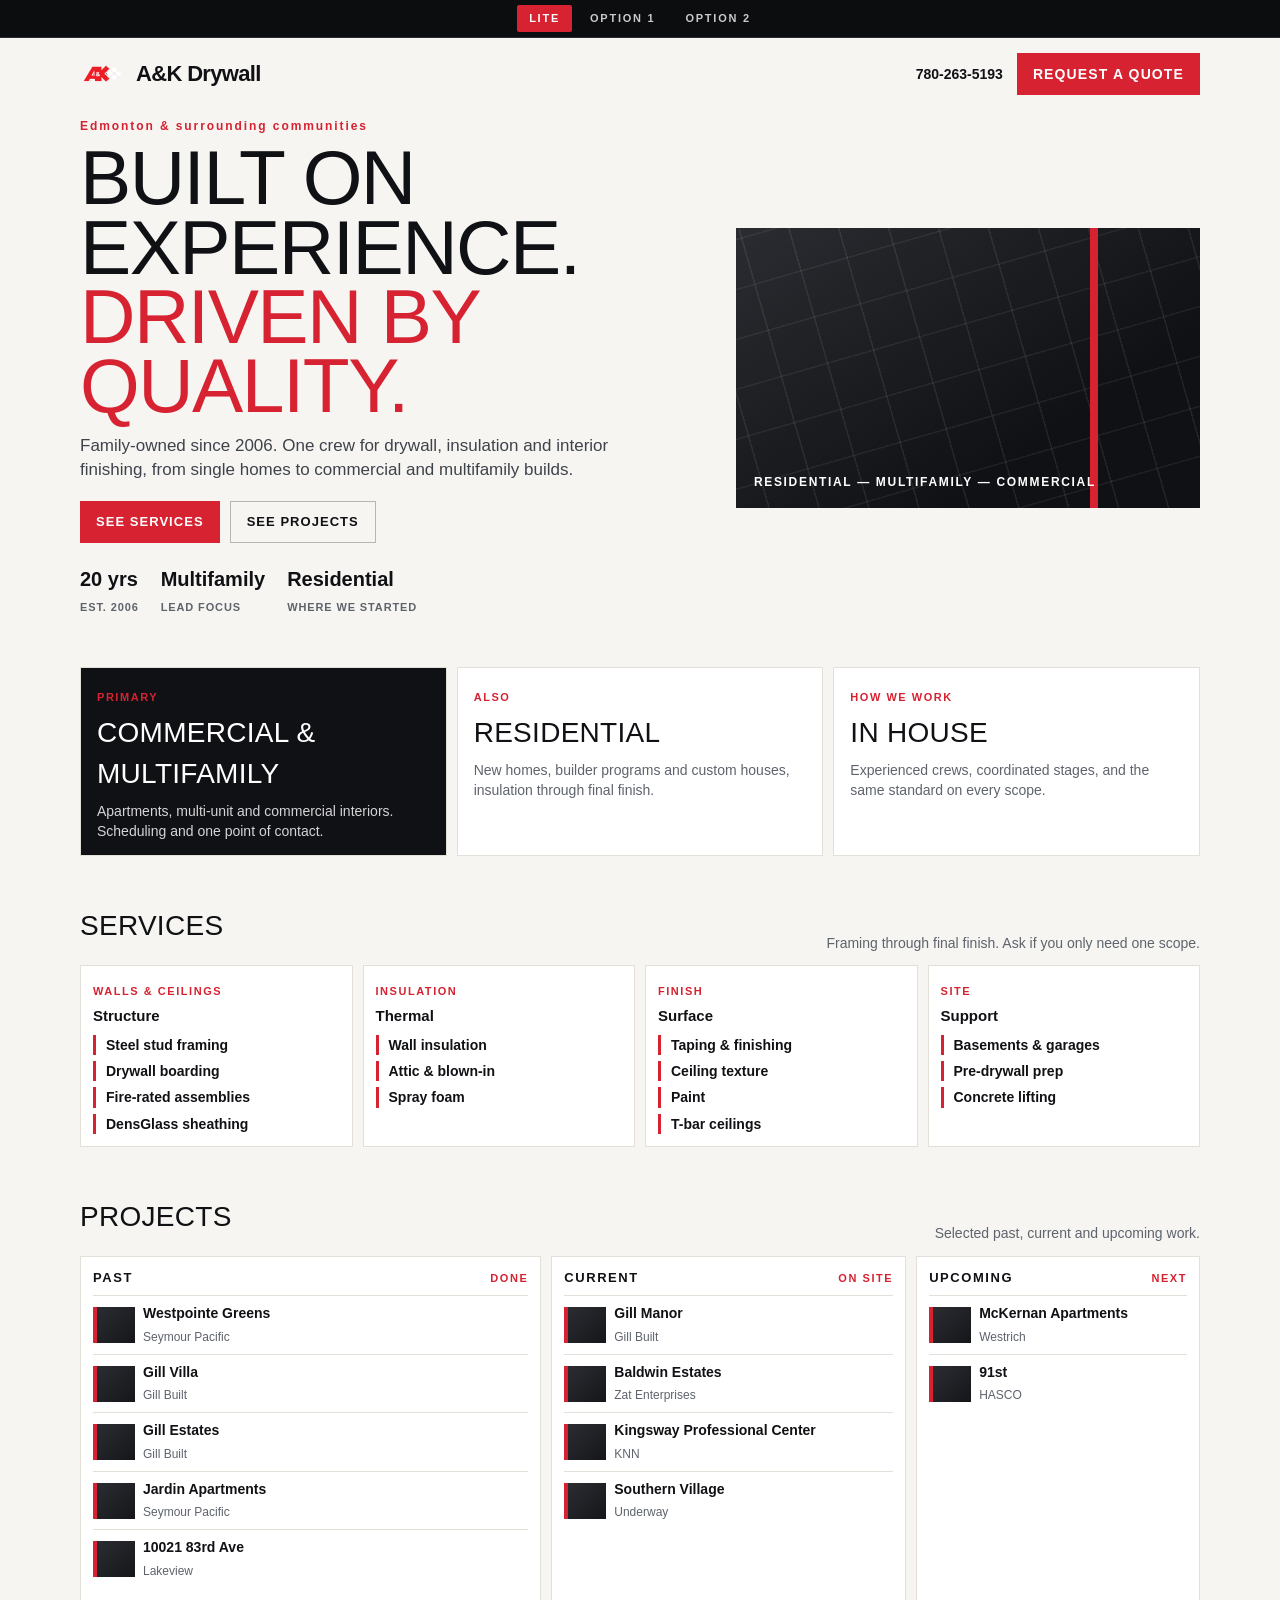
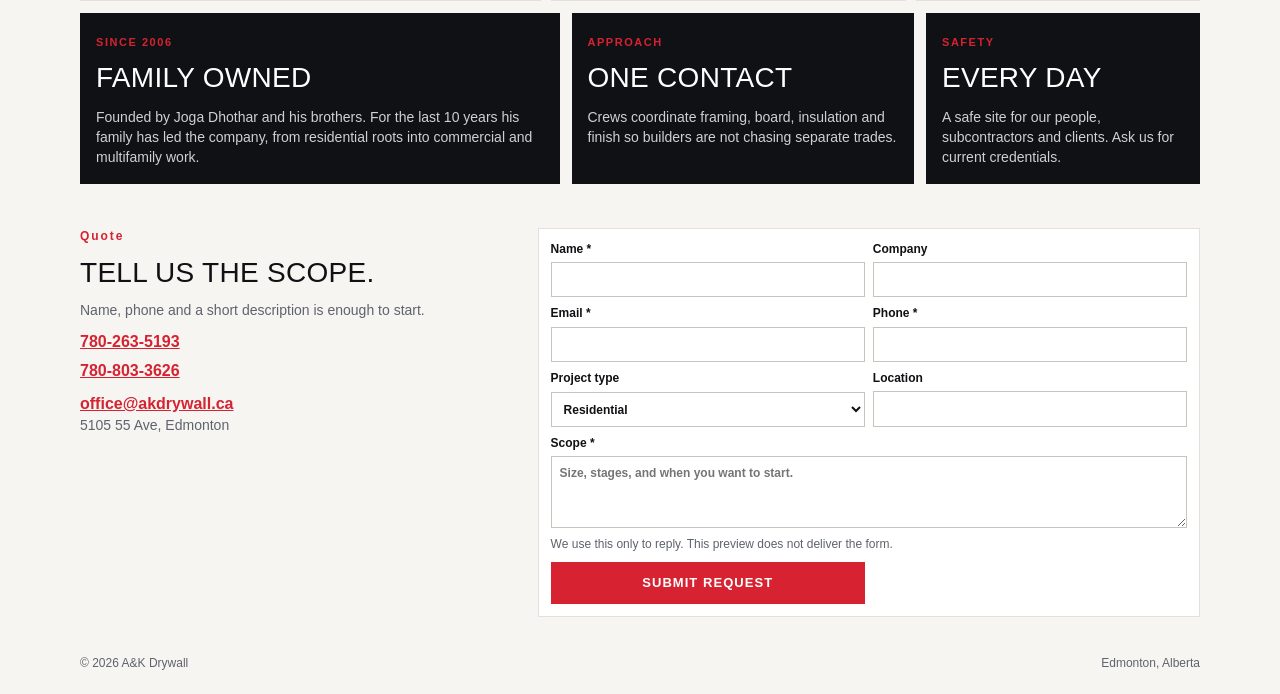
==== commit 824e1203: "Add Lite, Option 1, and Option 2 versions of the A&K preview. Co-authored-by: Cursor <cursoragent@cu" ====
--- a/index.html
+++ b/index.html
@@ -1,27 +1,268 @@
-<!DOCTYPE html>
-
-<html lang="en"><head><meta charset="utf-8"/><meta name="robots" content="noindex, nofollow"/><meta content="width=device-width,initial-scale=1" name="viewport"/><meta content="#101115" name="theme-color"/><meta content="A&amp;K Drywall, family-owned Edmonton drywall and interior finishing contractor." name="description"/><title>Commercial, Multifamily &amp; Residential Drywall | A&amp;K Drywall</title><link href="styles.css?v=20261124-glass-fix-6" rel="stylesheet"/><style>/* Homepage-only critical banner and compact layout */
-.ak-ticker{display:flex!important;visibility:visible!important;opacity:1!important;align-items:center;isolation:isolate;z-index:30}
-.ak-ticker-window{display:block;flex:1;min-width:0;overflow:hidden}.ak-ticker-track{display:flex;width:max-content;animation:ak-home-scroll 28s linear infinite}.ak-ticker-group{display:flex;flex:none;min-width:100vw;justify-content:space-around}.ak-ticker-group span{display:flex;align-items:center;white-space:nowrap;padding:4px 14px;color:#fff;font-size:12px;font-weight:800;letter-spacing:1px;text-transform:uppercase;gap:22px}.ak-ticker-group span:after{content:'◆';font-size:9px}.ak-ticker-pause{flex:none;margin:0 5px 0 10px}.ak-ticker-control{color:white;font-size:11px;padding-right:10px;white-space:nowrap}.ak-ticker-pause:checked~.ak-ticker-window .ak-ticker-track{animation-play-state:paused}@keyframes ak-home-scroll{from{transform:translateX(0)}to{transform:translateX(-50%)}}
-#request.ak-home-compact.section{padding:30px 0!important;scroll-margin-top:200px}#request.ak-home-compact .ak-inquiry-grid{max-width:820px;grid-template-columns:minmax(0,1fr) minmax(0,.85fr);gap:16px}#request.ak-home-compact .ak-form{padding:12px;font-size:13px;line-height:1.25}#request.ak-home-compact .ak-fields{gap:0 8px}#request.ak-home-compact .ak-form label{margin-bottom:6px}#request.ak-home-compact .ak-form input:not([type=hidden]),#request.ak-home-compact .ak-form select,#request.ak-home-compact .ak-form textarea{min-height:34px;padding:5px 7px;margin-top:3px;font-size:14px}#request.ak-home-compact .ak-form textarea{min-height:76px;resize:vertical}#request.ak-home-compact .ak-form p{font-size:12px;margin-bottom:7px}#request.ak-home-compact .ak-form .btn{min-height:38px;padding:7px 14px}#request.ak-home-compact h2{font-size:clamp(1.8rem,3vw,2.6rem)!important;margin-bottom:8px}#request.ak-home-compact>.wrap>p{margin-bottom:12px}#request.ak-home-compact .contact-panel{color:#fff}
-@media(max-width:850px){#request.ak-home-compact .ak-inquiry-grid{grid-template-columns:1fr}}@media(max-width:650px){#request.ak-home-compact .ak-fields{grid-template-columns:1fr}#request.ak-home-compact .ak-form input:not([type=hidden]),#request.ak-home-compact .ak-form select,#request.ak-home-compact .ak-form textarea{font-size:16px;min-height:42px}}@media(prefers-reduced-motion:reduce){.ak-ticker-track{animation:none}.ak-ticker-window{overflow-x:auto}.ak-ticker-group[aria-hidden=true],.ak-ticker-pause,.ak-ticker-control{display:none}}
-.ak-ticker + .site-header{top:28px}.ak-ticker-track{animation-play-state:running}.ak-ticker-window{height:28px}.ak-ticker-group{height:28px}@media(prefers-reduced-motion:reduce){.ak-ticker-track{animation:none}}
-
-/* Refined translucent service ticker */
-.ak-ticker{background:linear-gradient(180deg,rgba(246,106,115,.92) 0%,rgba(196,34,50,.88) 43%,rgba(116,9,24,.94) 51%,rgba(183,33,48,.91) 100%),linear-gradient(90deg,rgba(90,11,21,.86),rgba(191,24,41,.86),rgba(90,11,21,.86))!important;backdrop-filter:blur(12px);-webkit-backdrop-filter:blur(12px);box-sizing:border-box;border-top:1px solid rgba(255,179,179,.50);border-bottom:1px solid #45030b;box-shadow:inset 0 2px 3px rgba(255,255,255,.13),0 4px 9px rgba(0,0,0,.45)}
-.ak-ticker-window{mask-image:linear-gradient(90deg,transparent,#000 5%,#000 95%,transparent);-webkit-mask-image:linear-gradient(90deg,transparent,#000 5%,#000 95%,transparent)}
-.ak-ticker-group span{font-weight:700;letter-spacing:1.4px;text-shadow:0 1px 2px rgba(0,0,0,.35)}
-.ak-ticker-group span:after{opacity:.65;font-size:7px}
-@media(prefers-reduced-motion:reduce){.ak-ticker-window{mask-image:none;-webkit-mask-image:none}}
-</style><link rel="icon" type="image/png" sizes="32x32" href="assets/shortcut-icon-32.png"><link rel="icon" type="image/png" sizes="192x192" href="assets/shortcut-icon-192.png"><link rel="shortcut icon" href="favicon.ico"><link rel="apple-touch-icon" sizes="180x180" href="assets/apple-touch-icon.png"><link rel="manifest" href="site.webmanifest"></head><body><div class="preview-banner" role="status">GitHub Pages preview. This is not the live A&amp;K site, and quote forms here are not delivered. Live site: <a href="https://akdrywall.ca/">akdrywall.ca</a>.</div><a class="skip" href="#main">Skip to content</a><div aria-label="Our services" class="ak-ticker" role="region" style="display:flex;position:sticky;top:0;width:100%;height:28px;min-height:28px;background:linear-gradient(180deg,rgba(246,106,115,.92) 0%,rgba(196,34,50,.88) 43%,rgba(116,9,24,.94) 51%,rgba(183,33,48,.91) 100%) !important;color:white;overflow:hidden"><div class="ak-ticker-window"><div class="ak-ticker-track"><div class="ak-ticker-group"><span>Insulation</span><span>Blown Insulation</span><span>Drywall</span><span>Taping</span><span>Texture</span><span>Paint</span><span>Spray Foam</span><span>Steel Framing</span><span>Concrete Lifting</span><span>Residential</span><span>Commercial</span></div><div aria-hidden="true" class="ak-ticker-group"><span>Insulation</span><span>Blown Insulation</span><span>Drywall</span><span>Taping</span><span>Texture</span><span>Paint</span><span>Spray Foam</span><span>Steel Framing</span><span>Concrete Lifting</span><span>Residential</span><span>Commercial</span></div></div></div></div><header class="site-header"><div class="wrap nav"><a aria-label="A&amp;K Drywall home" class="brand" href="index.html"><img alt="A&amp;K Drywall logo" src="assets/logo.png"/><span class="brand-name">A&amp;K Drywall</span></a><nav aria-label="Main navigation"><a aria-current="page" href="index.html">Home</a><a href="about.html">About</a><a href="sectors.html">Project Sectors</a><a href="services.html">Services</a><a href="projects.html">Projects</a><a href="approach.html">Why A&amp;K</a><a href="safety.html">Safety</a><a href="contact.html">Contact</a></nav></div></header><main id="main"><section class="hero" id="top"><div class="wrap hero-inner"><div class="eyebrow"><span class="line"></span> EDMONTON &amp; SURROUNDING COMMUNITIES</div><h1>Built on experience.<br/><em>Driven by quality.</em></h1><p>For 20 years, A&amp;K Drywall has served Edmonton and surrounding communities with dependable construction services. From residential homes to large commercial and multifamily developments, our family-owned team delivers quality workmanship and coordinated project solutions.</p><div class="hero-actions"><a class="btn primary" href="services.html">Explore Our Services <span aria-hidden="true">↗</span></a><a class="btn secondary" href="#request">Request a Quote</a></div><div class="hero-stats"><div><strong>20</strong><span>YEARS IN BUSINESS · EST. 2006</span></div><div><strong>Multifamily</strong><span>COMMERCIAL &amp; MULTI-UNIT</span></div><div><strong>Residential</strong><span>SPECIALIZED HOME BUILDING</span></div></div></div><div aria-hidden="true" class="hero-art"><div class="blueprint-label">A&amp;K / INTERIOR SYSTEMS / EST. 2006</div><div class="structure s1"></div><div class="structure s2"></div><div class="structure s3"></div><div class="red-rule"></div><div class="hero-art-caption">RESIDENTIAL <span>—</span> MULTIFAMILY <span>—</span> COMMERCIAL</div></div></section><section class="section home-links"><div class="wrap"><p class="kicker">EXPLORE A&amp;K DRYWALL</p><h2>20 YEARS OF EXPERIENCE. ONE TEAM. COMPLETE INTERIOR SYSTEMS.</h2><div class="link-card-grid"><a href="about.html"><span>01 / COMPANY</span><h3>About A&amp;K</h3><p>Family-owned and operated since 2006.</p><b>Explore →</b></a><a href="services.html"><span>02 / CAPABILITIES</span><h3>Our Services</h3><p>Drywall, insulation and interior finishing.</p><b>Explore →</b></a><a href="projects.html"><span>03 / PORTFOLIO</span><h3>Our Projects</h3><p>Past, current and upcoming work.</p><b>Explore →</b></a><a href="contact.html"><span>04 / CONNECT</span><h3>Contact Us</h3><p>Discuss your next project with our team.</p><b>Explore →</b></a></div></div></section><section class="section ak-inquiry ak-home-compact" id="request"><div class="wrap"><h2>Request a Quote</h2><p>Tell us about your project and our team will be in touch.</p><div class="ak-inquiry-grid"><form class="ak-form" method="post" data-preview="true"><input name="source" type="hidden" value="home"/><div class="ak-fields"><label>Full name *<input autocomplete="name" maxlength="120" name="name" required=""/></label><label>Company name<input autocomplete="organization" maxlength="150" name="company"/></label><label>Email address *<input autocomplete="email" maxlength="254" name="email" required="" type="email"/></label><label>Phone number *<input autocomplete="tel" maxlength="60" name="phone" required="" type="tel"/></label><label>Project address or location<input maxlength="250" name="location"/></label><label>Project type<select name="type"><option>Residential</option><option>Commercial</option><option>Multifamily</option><option>Other</option></select></label><label>Anticipated start date<input name="start" type="date"/></label></div><label>Project details / additional notes *<textarea maxlength="10000" name="details" placeholder="Tell us about the scope of work, size, schedule and any other relevant details." required="" rows="3"></textarea></label><div aria-hidden="true" class="ak-trap"><label>Leave blank<input autocomplete="off" name="website" tabindex="-1"/></label></div><p>We use your information to respond to your inquiry.</p><button class="btn primary" type="submit">Submit request</button></form><aside class="ak-inquiry-side" id="contact"><div class="contact-panel"><span>GENERAL INQUIRIES</span><a class="contact-email" href="mailto:office@akdrywall.ca">office@akdrywall.ca</a><div class="contact-address"><strong>OFFICE ADDRESS</strong><p>5105 55 Ave</p></div><div class="contact-numbers"><a href="tel:+17802635193">780-263-5193</a><a href="tel:+17808033626">780-803-3626</a></div><a class="btn primary" href="mailto:office@akdrywall.ca?subject=Project%20Inquiry">Email Our Team <span aria-hidden="true">↗</span></a></div></aside></div></div></section></main><footer><div class="wrap footer"><div><img alt="A&amp;K logo" src="assets/logo.png"/><span>© <span id="year"></span> A&amp;K Drywall</span></div><div><span>Edmonton, Alberta</span></div></div></footer><script defer="" src="site.js"></script><script>
-(function(){
- const ticker=document.querySelector('.ak-ticker');
- const track=ticker.querySelector('.ak-ticker-track');
- function speed(rate){
-   if(window.matchMedia('(prefers-reduced-motion: reduce)').matches || !track.getAnimations) return;
-   track.getAnimations().forEach(function(a){if(a.updatePlaybackRate) a.updatePlaybackRate(rate); else a.playbackRate=rate;});
- }
- ticker.addEventListener('pointerenter',function(e){if(e.pointerType==='mouse') speed(0.35);});
- ticker.addEventListener('pointerleave',function(){speed(1);});
-})();
-</script></body></html>+<!doctype html>
+<html lang="en">
+<head>
+  <meta charset="utf-8">
+  <meta name="viewport" content="width=device-width, initial-scale=1">
+  <meta name="robots" content="noindex, nofollow">
+  <meta name="theme-color" content="#101114">
+  <meta name="description" content="A&K Drywall. Edmonton drywall, insulation and interior finishing for commercial, multifamily and residential projects.">
+  <title>Lite | A&amp;K Drywall</title>
+  <link rel="icon" href="favicon.ico">
+  <link rel="stylesheet" href="assets/version-nav.css">
+  <style>
+    :root { --ink:#101114; --red:#d62231; --cream:#f6f5f2; --muted:#5e636c; --line:#e3e0da; }
+    * { box-sizing: border-box; }
+    html { scroll-behavior: smooth; }
+    body { margin: 0; color: var(--ink); background: var(--cream); font: 16px/1.45 Arial, Helvetica, sans-serif; }
+    a { color: inherit; }
+    img { display: block; max-width: 100%; }
+    .wrap { width: min(1120px, calc(100% - 32px)); margin: 0 auto; }
+    .top { display: flex; align-items: center; justify-content: space-between; gap: 16px; min-height: 72px; }
+    .brand { display: flex; align-items: center; gap: 10px; text-decoration: none; font-weight: 800; letter-spacing: -0.03em; font-size: 22px; }
+    .brand img { width: 46px; height: 46px; object-fit: contain; }
+    .top-actions { display: flex; align-items: center; gap: 14px; }
+    .top-actions a { text-decoration: none; font-size: 14px; font-weight: 700; }
+    .btn { display: inline-flex; align-items: center; justify-content: center; min-height: 42px; padding: 0 16px; background: var(--red); color: #fff; text-decoration: none; font-size: 13px; font-weight: 800; letter-spacing: 0.08em; text-transform: uppercase; border: 0; cursor: pointer; }
+    .btn.ghost { background: transparent; color: var(--ink); border: 1px solid #b9b6b0; }
+    .hero { display: grid; grid-template-columns: 1.15fr 0.85fr; gap: 28px; align-items: center; padding: 8px 0 28px; }
+    .kicker { margin: 0 0 8px; color: var(--red); font-size: 12px; font-weight: 800; letter-spacing: 0.16em; }
+    h1 { margin: 0; font-family: Impact, "Arial Narrow", sans-serif; font-weight: 400; font-size: clamp(46px, 6vw, 78px); line-height: 0.9; letter-spacing: -0.02em; text-transform: uppercase; }
+    h1 em { font-style: normal; color: var(--red); }
+    .lede { max-width: 540px; margin: 14px 0 0; color: #3e434b; font-size: 17px; }
+    .hero-actions { display: flex; flex-wrap: wrap; gap: 10px; margin-top: 18px; }
+    .stats { display: flex; gap: 22px; margin-top: 22px; }
+    .stats strong { display: block; font-size: 20px; }
+    .stats span { color: var(--muted); font-size: 11px; font-weight: 800; letter-spacing: 0.08em; text-transform: uppercase; }
+    .art { position: relative; min-height: 280px; background: linear-gradient(145deg, #2a2c31, #101114 70%); overflow: hidden; color: #fff; }
+    .art::before { content: ""; position: absolute; inset: -20%; background: repeating-linear-gradient(90deg, transparent 0 46px, #ffffff14 47px 48px), repeating-linear-gradient(0deg, transparent 0 46px, #ffffff10 47px 48px); transform: rotate(-16deg); }
+    .art i { position: absolute; top: 0; bottom: 0; right: 22%; width: 8px; background: var(--red); }
+    .art p { position: absolute; left: 18px; right: 18px; bottom: 16px; margin: 0; font-size: 12px; font-weight: 800; letter-spacing: 0.14em; }
+    .sectors, .services, .work, .contact { padding: 22px 0; }
+    .sectors { display: grid; grid-template-columns: repeat(3, 1fr); gap: 10px; }
+    .sectors article { background: #fff; border: 1px solid var(--line); padding: 16px 16px 14px; min-height: 132px; }
+    .sectors article:first-child { background: var(--ink); color: #fff; }
+    .sectors span, .label { color: var(--red); font-size: 11px; font-weight: 800; letter-spacing: 0.14em; text-transform: uppercase; }
+    .sectors h2, .services h2, .work h2, .contact h2 { margin: 6px 0; font-family: Impact, "Arial Narrow", sans-serif; font-size: 28px; letter-spacing: 0.01em; text-transform: uppercase; font-weight: 400; }
+    .sectors p, .note { margin: 0; color: var(--muted); font-size: 14px; }
+    .sectors article:first-child p { color: #d5d5d8; }
+    .band { display: flex; justify-content: space-between; gap: 16px; align-items: end; }
+    .groups { display: grid; grid-template-columns: repeat(4, 1fr); gap: 10px; margin-top: 12px; }
+    .groups section { background: #fff; border: 1px solid var(--line); padding: 12px; }
+    .groups h3 { margin: 4px 0 8px; font-size: 15px; }
+    .groups ul { list-style: none; margin: 0; padding: 0; display: grid; gap: 6px; }
+    .groups li { padding-left: 10px; border-left: 3px solid var(--red); font-size: 14px; font-weight: 700; }
+    .board { display: grid; grid-template-columns: 1.3fr 1fr 0.8fr; gap: 10px; margin-top: 12px; }
+    .col { background: #fff; border: 1px solid var(--line); padding: 12px; }
+    .col header { display: flex; justify-content: space-between; align-items: baseline; margin-bottom: 8px; }
+    .col h3 { margin: 0; font-size: 13px; letter-spacing: 0.12em; text-transform: uppercase; }
+    .job { display: grid; grid-template-columns: 42px 1fr; gap: 8px; align-items: center; padding: 7px 0; border-top: 1px solid var(--line); }
+    .swatch { height: 36px; background: linear-gradient(135deg, #2c2e33, #15161a); position: relative; }
+    .swatch::after { content: ""; position: absolute; left: 0; top: 0; bottom: 0; width: 4px; background: var(--red); }
+    .job b { display: block; font-size: 14px; }
+    .job span { color: var(--muted); font-size: 12px; }
+    .about { display: grid; grid-template-columns: 1.4fr 1fr 0.8fr; gap: 12px; margin-top: 12px; }
+    .about article { background: var(--ink); color: #fff; padding: 16px; }
+    .about p { margin: 8px 0 0; color: #d0d0d4; font-size: 14px; }
+    .about strong { color: #fff; }
+    .contact { display: grid; grid-template-columns: 0.8fr 1.2fr; gap: 16px; align-items: start; }
+    .phones { display: flex; flex-direction: column; gap: 6px; margin: 10px 0; font-weight: 800; }
+    .phones a, .mail { color: var(--red); font-weight: 800; }
+    form { display: grid; grid-template-columns: 1fr 1fr; gap: 8px; background: #fff; border: 1px solid var(--line); padding: 12px; }
+    label { display: grid; gap: 4px; font-size: 12px; font-weight: 800; }
+    label.wide { grid-column: 1 / -1; }
+    input, select, textarea { width: 100%; border: 1px solid #c8c4bd; padding: 8px; font: inherit; color: var(--ink); background: #fff; }
+    textarea { min-height: 72px; resize: vertical; }
+    .trap { position: absolute; left: -9999px; }
+    .fine { grid-column: 1 / -1; margin: 0; color: var(--muted); font-size: 12px; font-weight: 500; }
+    .quote-note { margin: 0; padding: 16px; background: #fff; border-left: 5px solid var(--red); font-weight: 700; }
+    footer { display: flex; justify-content: space-between; gap: 12px; padding: 16px 0 22px; color: var(--muted); font-size: 12px; }
+    @media (max-width: 900px) {
+      .hero, .groups, .board, .about, .contact, .sectors { grid-template-columns: 1fr; }
+      .art { min-height: 160px; }
+      form { grid-template-columns: 1fr; }
+      .top { flex-wrap: wrap; align-items: center; min-height: 0; padding: 12px 0; }
+      .top-actions { width: 100%; justify-content: space-between; }
+      .stats { gap: 14px; }
+    }
+  </style>
+</head>
+<body>
+  <nav class="version-nav" aria-label="Versions">
+    <a href="index.html" aria-current="page">Lite</a>
+    <a href="option-1.html">Option 1</a>
+    <a href="option-2.html">Option 2</a>
+  </nav>
+  <header class="wrap top">
+    <a class="brand" href="index.html"><img src="assets/logo.png" alt="">A&amp;K Drywall</a>
+    <div class="top-actions">
+      <a href="tel:+17802635193">780-263-5193</a>
+      <a class="btn" href="#quote">Request a quote</a>
+    </div>
+  </header>
+  <main class="wrap">
+    <section class="hero">
+      <div>
+        <p class="kicker">Edmonton &amp; surrounding communities</p>
+        <h1>Built on experience.<br><em>Driven by quality.</em></h1>
+        <p class="lede">Family-owned since 2006. One crew for drywall, insulation and interior finishing, from single homes to commercial and multifamily builds.</p>
+        <div class="hero-actions">
+          <a class="btn" href="#services">See services</a>
+          <a class="btn ghost" href="#work">See projects</a>
+        </div>
+        <div class="stats">
+          <div><strong>20 yrs</strong><span>Est. 2006</span></div>
+          <div><strong>Multifamily</strong><span>Lead focus</span></div>
+          <div><strong>Residential</strong><span>Where we started</span></div>
+        </div>
+      </div>
+      <div class="art" aria-hidden="true"><i></i><p>RESIDENTIAL — MULTIFAMILY — COMMERCIAL</p></div>
+    </section>
+
+    <section class="sectors" aria-label="Where we work">
+      <article>
+        <span>Primary</span>
+        <h2>Commercial &amp; multifamily</h2>
+        <p>Apartments, multi-unit and commercial interiors. Scheduling and one point of contact.</p>
+      </article>
+      <article>
+        <span>Also</span>
+        <h2>Residential</h2>
+        <p>New homes, builder programs and custom houses, insulation through final finish.</p>
+      </article>
+      <article>
+        <span>How we work</span>
+        <h2>In house</h2>
+        <p>Experienced crews, coordinated stages, and the same standard on every scope.</p>
+      </article>
+    </section>
+
+    <section class="services" id="services">
+      <div class="band">
+        <h2>Services</h2>
+        <p class="note">Framing through final finish. Ask if you only need one scope.</p>
+      </div>
+      <div class="groups">
+        <section>
+          <span class="label">Walls &amp; ceilings</span>
+          <h3>Structure</h3>
+          <ul>
+            <li>Steel stud framing</li>
+            <li>Drywall boarding</li>
+            <li>Fire-rated assemblies</li>
+            <li>DensGlass sheathing</li>
+          </ul>
+        </section>
+        <section>
+          <span class="label">Insulation</span>
+          <h3>Thermal</h3>
+          <ul>
+            <li>Wall insulation</li>
+            <li>Attic &amp; blown-in</li>
+            <li>Spray foam</li>
+          </ul>
+        </section>
+        <section>
+          <span class="label">Finish</span>
+          <h3>Surface</h3>
+          <ul>
+            <li>Taping &amp; finishing</li>
+            <li>Ceiling texture</li>
+            <li>Paint</li>
+            <li>T-bar ceilings</li>
+          </ul>
+        </section>
+        <section>
+          <span class="label">Site</span>
+          <h3>Support</h3>
+          <ul>
+            <li>Basements &amp; garages</li>
+            <li>Pre-drywall prep</li>
+            <li>Concrete lifting</li>
+          </ul>
+        </section>
+      </div>
+    </section>
+
+    <section class="work" id="work">
+      <div class="band">
+        <h2>Projects</h2>
+        <p class="note">Selected past, current and upcoming work.</p>
+      </div>
+      <div class="board">
+        <section class="col">
+          <header><h3>Past</h3><span class="label">Done</span></header>
+          <div class="job"><div class="swatch"></div><div><b>Westpointe Greens</b><span>Seymour Pacific</span></div></div>
+          <div class="job"><div class="swatch"></div><div><b>Gill Villa</b><span>Gill Built</span></div></div>
+          <div class="job"><div class="swatch"></div><div><b>Gill Estates</b><span>Gill Built</span></div></div>
+          <div class="job"><div class="swatch"></div><div><b>Jardin Apartments</b><span>Seymour Pacific</span></div></div>
+          <div class="job"><div class="swatch"></div><div><b>10021 83rd Ave</b><span>Lakeview</span></div></div>
+        </section>
+        <section class="col">
+          <header><h3>Current</h3><span class="label">On site</span></header>
+          <div class="job"><div class="swatch"></div><div><b>Gill Manor</b><span>Gill Built</span></div></div>
+          <div class="job"><div class="swatch"></div><div><b>Baldwin Estates</b><span>Zat Enterprises</span></div></div>
+          <div class="job"><div class="swatch"></div><div><b>Kingsway Professional Center</b><span>KNN</span></div></div>
+          <div class="job"><div class="swatch"></div><div><b>Southern Village</b><span>Underway</span></div></div>
+        </section>
+        <section class="col">
+          <header><h3>Upcoming</h3><span class="label">Next</span></header>
+          <div class="job"><div class="swatch"></div><div><b>McKernan Apartments</b><span>Westrich</span></div></div>
+          <div class="job"><div class="swatch"></div><div><b>91st</b><span>HASCO</span></div></div>
+        </section>
+      </div>
+      <div class="about">
+        <article>
+          <span class="label">Since 2006</span>
+          <h2>Family owned</h2>
+          <p>Founded by Joga Dhothar and his brothers. For the last 10 years his family has led the company, from residential roots into commercial and multifamily work.</p>
+        </article>
+        <article>
+          <span class="label">Approach</span>
+          <h2>One contact</h2>
+          <p>Crews coordinate framing, board, insulation and finish so builders are not chasing separate trades.</p>
+        </article>
+        <article>
+          <span class="label">Safety</span>
+          <h2>Every day</h2>
+          <p>A safe site for our people, subcontractors and clients. Ask us for current credentials.</p>
+        </article>
+      </div>
+    </section>
+
+    <section class="contact" id="quote">
+      <div>
+        <p class="kicker">Quote</p>
+        <h2>Tell us the scope.</h2>
+        <p class="note">Name, phone and a short description is enough to start.</p>
+        <div class="phones">
+          <a href="tel:+17802635193">780-263-5193</a>
+          <a href="tel:+17808033626">780-803-3626</a>
+        </div>
+        <a class="mail" href="mailto:office@akdrywall.ca">office@akdrywall.ca</a>
+        <p class="note">5105 55 Ave, Edmonton</p>
+      </div>
+      <form data-quote>
+        <label>Name *<input name="name" required autocomplete="name"></label>
+        <label>Company<input name="company" autocomplete="organization"></label>
+        <label>Email *<input name="email" type="email" required autocomplete="email"></label>
+        <label>Phone *<input name="phone" type="tel" required autocomplete="tel"></label>
+        <label>Project type
+          <select name="type">
+            <option>Residential</option>
+            <option>Commercial</option>
+            <option>Multifamily</option>
+            <option>Other</option>
+          </select>
+        </label>
+        <label>Location<input name="location"></label>
+        <label class="wide">Scope *<textarea name="details" required placeholder="Size, stages, and when you want to start."></textarea></label>
+        <label class="trap">Leave blank<input name="website" tabindex="-1" autocomplete="off"></label>
+        <p class="fine">We use this only to reply. This preview does not deliver the form.</p>
+        <button class="btn" type="submit">Submit request</button>
+      </form>
+    </section>
+  </main>
+  <footer class="wrap"><span>© <span data-year></span> A&amp;K Drywall</span><span>Edmonton, Alberta</span></footer>
+  <script src="assets/quote.js"></script>
+</body>
+</html>
--- a/assets/version-nav.css
+++ b/assets/version-nav.css
@@ -0,0 +1,39 @@
+.version-nav {
+  position: sticky;
+  top: 0;
+  z-index: 80;
+  display: flex;
+  align-items: center;
+  justify-content: center;
+  gap: 6px;
+  height: 38px;
+  padding: 0 12px;
+  background: #0c0d0f;
+  border-bottom: 1px solid #2a2b30;
+}
+
+.version-nav a {
+  color: #c9c9ce;
+  font-family: Arial, Helvetica, sans-serif;
+  font-size: 11px;
+  font-weight: 800;
+  letter-spacing: 0.16em;
+  text-transform: uppercase;
+  text-decoration: none;
+  padding: 6px 12px;
+  border-radius: 2px;
+}
+
+.version-nav a:hover {
+  color: #fff;
+}
+
+.version-nav a[aria-current="page"] {
+  color: #fff;
+  background: #d62231;
+}
+
+.version-nav a:focus-visible {
+  outline: 2px solid #fff;
+  outline-offset: 2px;
+}
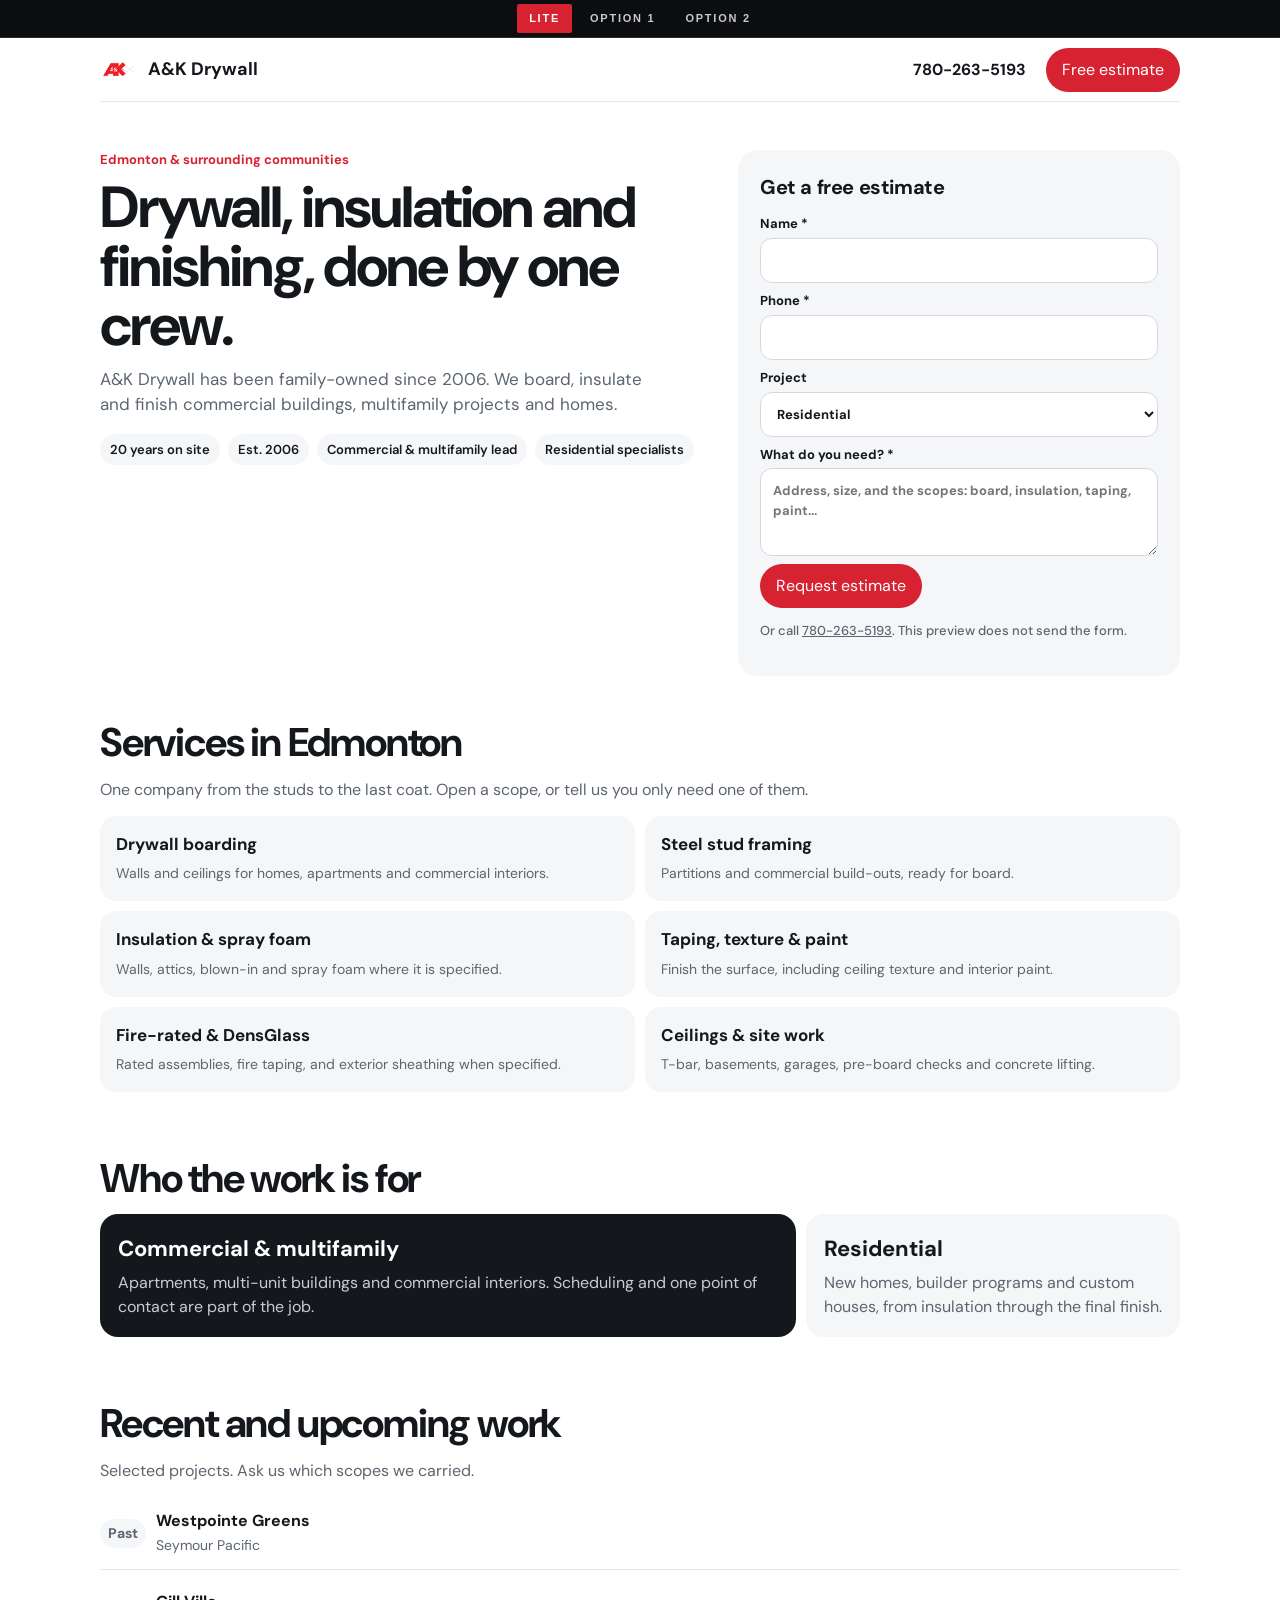
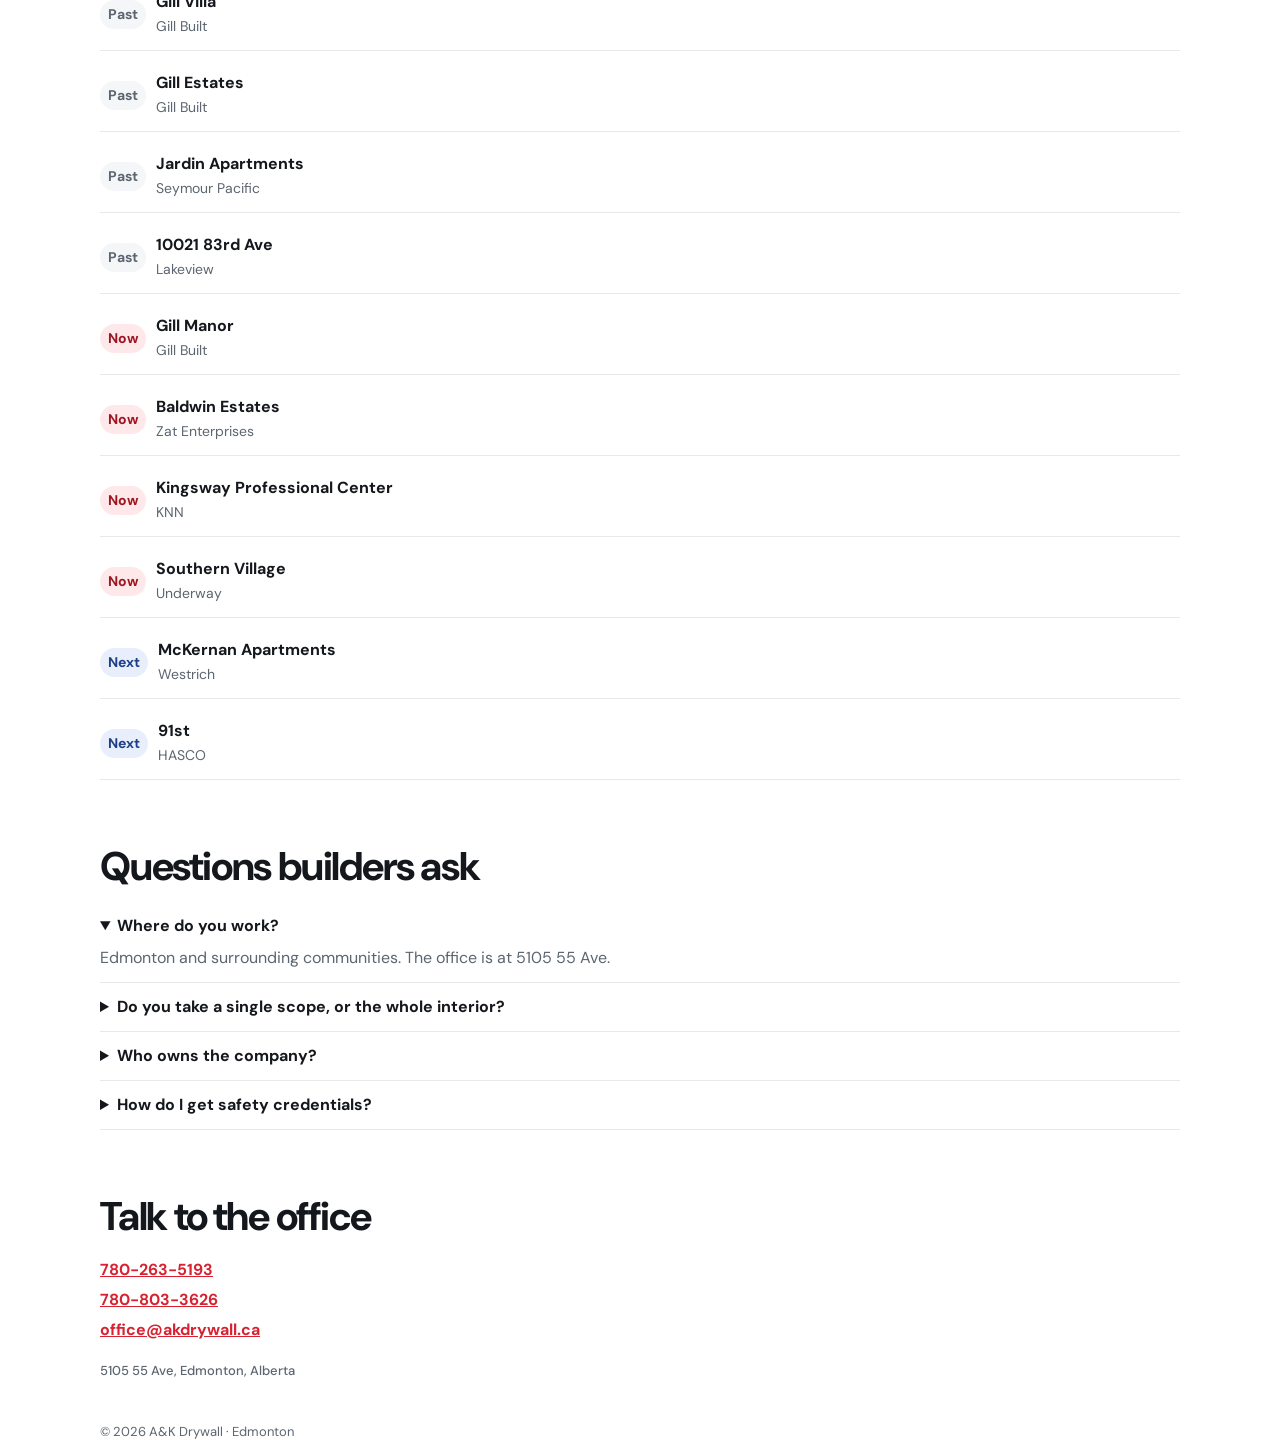
==== commit b27ba3ee: "Rebuild the three previews around how 2026 contractor sites win work. Co-authored-by: Cursor <cursor" ====
--- a/index.html
+++ b/index.html
@@ -4,85 +4,100 @@
   <meta charset="utf-8">
   <meta name="viewport" content="width=device-width, initial-scale=1">
   <meta name="robots" content="noindex, nofollow">
-  <meta name="theme-color" content="#101114">
-  <meta name="description" content="A&K Drywall. Edmonton drywall, insulation and interior finishing for commercial, multifamily and residential projects.">
-  <title>Lite | A&amp;K Drywall</title>
+  <meta name="theme-color" content="#ffffff">
+  <meta name="description" content="A&K Drywall installs drywall, insulation and interior finishes for commercial, multifamily and residential projects in Edmonton and surrounding communities. Family-owned since 2006. Free estimate.">
+  <title>Drywall &amp; Insulation in Edmonton | A&amp;K Drywall</title>
   <link rel="icon" href="favicon.ico">
+  <link rel="preconnect" href="https://fonts.googleapis.com">
+  <link rel="preconnect" href="https://fonts.gstatic.com" crossorigin>
+  <link href="https://fonts.googleapis.com/css2?family=DM+Sans:ital,opsz,wght@0,9..40,400;0,9..40,600;0,9..40,700;1,9..40,400&display=swap" rel="stylesheet">
   <link rel="stylesheet" href="assets/version-nav.css">
+  <script type="application/ld+json">
+  {
+    "@context": "https://schema.org",
+    "@type": "GeneralContractor",
+    "name": "A&K Drywall",
+    "url": "https://akdrywall.ca/",
+    "email": "office@akdrywall.ca",
+    "telephone": "+1-780-263-5193",
+    "foundingDate": "2006",
+    "address": {
+      "@type": "PostalAddress",
+      "streetAddress": "5105 55 Ave",
+      "addressLocality": "Edmonton",
+      "addressRegion": "AB",
+      "addressCountry": "CA"
+    },
+    "areaServed": "Edmonton and surrounding communities",
+    "description": "Family-owned drywall, insulation and interior finishing contractor serving Edmonton since 2006."
+  }
+  </script>
   <style>
-    :root { --ink:#101114; --red:#d62231; --cream:#f6f5f2; --muted:#5e636c; --line:#e3e0da; }
+    :root { --ink:#14171c; --muted:#5c6570; --line:#e6e8ec; --paper:#f5f6f8; --red:#d62231; --white:#fff; }
     * { box-sizing: border-box; }
     html { scroll-behavior: smooth; }
-    body { margin: 0; color: var(--ink); background: var(--cream); font: 16px/1.45 Arial, Helvetica, sans-serif; }
+    body { margin: 0; color: var(--ink); background: var(--white); font: 16px/1.5 "DM Sans", Arial, sans-serif; padding-bottom: 72px; }
     a { color: inherit; }
     img { display: block; max-width: 100%; }
-    .wrap { width: min(1120px, calc(100% - 32px)); margin: 0 auto; }
-    .top { display: flex; align-items: center; justify-content: space-between; gap: 16px; min-height: 72px; }
-    .brand { display: flex; align-items: center; gap: 10px; text-decoration: none; font-weight: 800; letter-spacing: -0.03em; font-size: 22px; }
-    .brand img { width: 46px; height: 46px; object-fit: contain; }
-    .top-actions { display: flex; align-items: center; gap: 14px; }
-    .top-actions a { text-decoration: none; font-size: 14px; font-weight: 700; }
-    .btn { display: inline-flex; align-items: center; justify-content: center; min-height: 42px; padding: 0 16px; background: var(--red); color: #fff; text-decoration: none; font-size: 13px; font-weight: 800; letter-spacing: 0.08em; text-transform: uppercase; border: 0; cursor: pointer; }
-    .btn.ghost { background: transparent; color: var(--ink); border: 1px solid #b9b6b0; }
-    .hero { display: grid; grid-template-columns: 1.15fr 0.85fr; gap: 28px; align-items: center; padding: 8px 0 28px; }
-    .kicker { margin: 0 0 8px; color: var(--red); font-size: 12px; font-weight: 800; letter-spacing: 0.16em; }
-    h1 { margin: 0; font-family: Impact, "Arial Narrow", sans-serif; font-weight: 400; font-size: clamp(46px, 6vw, 78px); line-height: 0.9; letter-spacing: -0.02em; text-transform: uppercase; }
-    h1 em { font-style: normal; color: var(--red); }
-    .lede { max-width: 540px; margin: 14px 0 0; color: #3e434b; font-size: 17px; }
-    .hero-actions { display: flex; flex-wrap: wrap; gap: 10px; margin-top: 18px; }
-    .stats { display: flex; gap: 22px; margin-top: 22px; }
-    .stats strong { display: block; font-size: 20px; }
-    .stats span { color: var(--muted); font-size: 11px; font-weight: 800; letter-spacing: 0.08em; text-transform: uppercase; }
-    .art { position: relative; min-height: 280px; background: linear-gradient(145deg, #2a2c31, #101114 70%); overflow: hidden; color: #fff; }
-    .art::before { content: ""; position: absolute; inset: -20%; background: repeating-linear-gradient(90deg, transparent 0 46px, #ffffff14 47px 48px), repeating-linear-gradient(0deg, transparent 0 46px, #ffffff10 47px 48px); transform: rotate(-16deg); }
-    .art i { position: absolute; top: 0; bottom: 0; right: 22%; width: 8px; background: var(--red); }
-    .art p { position: absolute; left: 18px; right: 18px; bottom: 16px; margin: 0; font-size: 12px; font-weight: 800; letter-spacing: 0.14em; }
-    .sectors, .services, .work, .contact { padding: 22px 0; }
-    .sectors { display: grid; grid-template-columns: repeat(3, 1fr); gap: 10px; }
-    .sectors article { background: #fff; border: 1px solid var(--line); padding: 16px 16px 14px; min-height: 132px; }
-    .sectors article:first-child { background: var(--ink); color: #fff; }
-    .sectors span, .label { color: var(--red); font-size: 11px; font-weight: 800; letter-spacing: 0.14em; text-transform: uppercase; }
-    .sectors h2, .services h2, .work h2, .contact h2 { margin: 6px 0; font-family: Impact, "Arial Narrow", sans-serif; font-size: 28px; letter-spacing: 0.01em; text-transform: uppercase; font-weight: 400; }
-    .sectors p, .note { margin: 0; color: var(--muted); font-size: 14px; }
-    .sectors article:first-child p { color: #d5d5d8; }
-    .band { display: flex; justify-content: space-between; gap: 16px; align-items: end; }
-    .groups { display: grid; grid-template-columns: repeat(4, 1fr); gap: 10px; margin-top: 12px; }
-    .groups section { background: #fff; border: 1px solid var(--line); padding: 12px; }
-    .groups h3 { margin: 4px 0 8px; font-size: 15px; }
-    .groups ul { list-style: none; margin: 0; padding: 0; display: grid; gap: 6px; }
-    .groups li { padding-left: 10px; border-left: 3px solid var(--red); font-size: 14px; font-weight: 700; }
-    .board { display: grid; grid-template-columns: 1.3fr 1fr 0.8fr; gap: 10px; margin-top: 12px; }
-    .col { background: #fff; border: 1px solid var(--line); padding: 12px; }
-    .col header { display: flex; justify-content: space-between; align-items: baseline; margin-bottom: 8px; }
-    .col h3 { margin: 0; font-size: 13px; letter-spacing: 0.12em; text-transform: uppercase; }
-    .job { display: grid; grid-template-columns: 42px 1fr; gap: 8px; align-items: center; padding: 7px 0; border-top: 1px solid var(--line); }
-    .swatch { height: 36px; background: linear-gradient(135deg, #2c2e33, #15161a); position: relative; }
-    .swatch::after { content: ""; position: absolute; left: 0; top: 0; bottom: 0; width: 4px; background: var(--red); }
-    .job b { display: block; font-size: 14px; }
-    .job span { color: var(--muted); font-size: 12px; }
-    .about { display: grid; grid-template-columns: 1.4fr 1fr 0.8fr; gap: 12px; margin-top: 12px; }
-    .about article { background: var(--ink); color: #fff; padding: 16px; }
-    .about p { margin: 8px 0 0; color: #d0d0d4; font-size: 14px; }
-    .about strong { color: #fff; }
-    .contact { display: grid; grid-template-columns: 0.8fr 1.2fr; gap: 16px; align-items: start; }
-    .phones { display: flex; flex-direction: column; gap: 6px; margin: 10px 0; font-weight: 800; }
-    .phones a, .mail { color: var(--red); font-weight: 800; }
-    form { display: grid; grid-template-columns: 1fr 1fr; gap: 8px; background: #fff; border: 1px solid var(--line); padding: 12px; }
-    label { display: grid; gap: 4px; font-size: 12px; font-weight: 800; }
-    label.wide { grid-column: 1 / -1; }
-    input, select, textarea { width: 100%; border: 1px solid #c8c4bd; padding: 8px; font: inherit; color: var(--ink); background: #fff; }
-    textarea { min-height: 72px; resize: vertical; }
+    .wrap { width: min(1080px, calc(100% - 32px)); margin: 0 auto; }
+    .bar { position: sticky; top: 38px; z-index: 40; display: flex; align-items: center; justify-content: space-between; gap: 12px; min-height: 64px; background: rgba(255,255,255,.94); backdrop-filter: blur(12px); border-bottom: 1px solid var(--line); }
+    .brand { display: flex; align-items: center; gap: 8px; text-decoration: none; font-weight: 700; font-size: 18px; }
+    .brand img { width: 40px; height: 40px; object-fit: contain; }
+    .bar-actions { display: flex; align-items: center; gap: 8px; }
+    .call { text-decoration: none; font-weight: 700; padding: 10px 12px; }
+    .btn { display: inline-flex; align-items: center; justify-content: center; min-height: 44px; padding: 0 16px; border-radius: 999px; background: var(--red); color: #fff; text-decoration: none; font-weight: 700; border: 0; cursor: pointer; font: inherit; }
+    .btn.dark { background: var(--ink); }
+    .btn.ghost { background: #fff; color: var(--ink); border: 1px solid #cfd3d8; }
+    .hero { display: grid; gap: 22px; padding: 28px 0 8px; }
+    .kicker { margin: 0 0 8px; color: var(--red); font-size: 13px; font-weight: 700; }
+    h1 { margin: 0; font-size: clamp(34px, 8vw, 58px); line-height: 1.02; letter-spacing: -0.035em; }
+    .lede { margin: 12px 0 0; color: var(--muted); font-size: 17px; max-width: 46ch; }
+    .trust { display: flex; flex-wrap: wrap; gap: 8px; margin: 16px 0 0; padding: 0; list-style: none; }
+    .trust li { background: var(--paper); border-radius: 999px; padding: 6px 10px; font-size: 13px; font-weight: 600; }
+    .card { background: var(--paper); border-radius: 20px; padding: 16px; }
+    .card h2 { margin: 0 0 12px; font-size: 20px; letter-spacing: -0.02em; }
+    label { display: grid; gap: 4px; font-size: 13px; font-weight: 700; margin-bottom: 8px; }
+    input, select, textarea { width: 100%; border: 1px solid #d5d8de; border-radius: 12px; padding: 12px; font: inherit; background: #fff; color: var(--ink); }
+    textarea { min-height: 88px; resize: vertical; }
     .trap { position: absolute; left: -9999px; }
-    .fine { grid-column: 1 / -1; margin: 0; color: var(--muted); font-size: 12px; font-weight: 500; }
-    .quote-note { margin: 0; padding: 16px; background: #fff; border-left: 5px solid var(--red); font-weight: 700; }
-    footer { display: flex; justify-content: space-between; gap: 12px; padding: 16px 0 22px; color: var(--muted); font-size: 12px; }
-    @media (max-width: 900px) {
-      .hero, .groups, .board, .about, .contact, .sectors { grid-template-columns: 1fr; }
-      .art { min-height: 160px; }
-      form { grid-template-columns: 1fr; }
-      .top { flex-wrap: wrap; align-items: center; min-height: 0; padding: 12px 0; }
-      .top-actions { width: 100%; justify-content: space-between; }
-      .stats { gap: 14px; }
+    .fine, .note { color: var(--muted); font-size: 13px; font-weight: 500; }
+    .quote-note { margin: 0; padding: 14px; background: #fff; border-radius: 12px; font-weight: 700; }
+    section { padding: 28px 0; }
+    h2.sec { margin: 0 0 6px; font-size: clamp(28px, 5vw, 40px); letter-spacing: -0.03em; }
+    .sec-note { margin: 0 0 14px; color: var(--muted); }
+    .services { display: grid; gap: 10px; }
+    .services a { display: block; text-decoration: none; background: var(--paper); border-radius: 16px; padding: 16px; }
+    .services a:hover { background: #eceef2; }
+    .services strong { display: block; font-size: 17px; margin-bottom: 4px; }
+    .services span { color: var(--muted); font-size: 14px; }
+    .paths { display: grid; gap: 10px; }
+    .paths article { border-radius: 18px; padding: 18px; background: var(--ink); color: #fff; }
+    .paths article:last-child { background: var(--paper); color: var(--ink); }
+    .paths h3 { margin: 0 0 6px; font-size: 22px; }
+    .paths p { margin: 0; color: #c9cdd3; }
+    .paths article:last-child p { color: var(--muted); }
+    .jobs { display: grid; gap: 8px; }
+    .job { display: grid; grid-template-columns: auto 1fr; gap: 10px; align-items: center; padding: 12px 0; border-bottom: 1px solid var(--line); }
+    .pill { font-size: 12px; font-weight: 700; border-radius: 999px; padding: 4px 8px; background: var(--paper); }
+    .pill.now { background: #ffe8ea; color: #9d1520; }
+    .pill.next { background: #e8eefc; color: #1d3f86; }
+    .job b { display: block; }
+    .job span { color: var(--muted); font-size: 14px; }
+    details { border-bottom: 1px solid var(--line); padding: 12px 0; }
+    summary { cursor: pointer; font-weight: 700; }
+    details p { margin: 8px 0 0; color: var(--muted); }
+    .nap { display: grid; gap: 6px; }
+    .nap a { color: var(--red); font-weight: 700; }
+    footer { color: var(--muted); font-size: 13px; padding-bottom: 12px; }
+    .dock { position: fixed; left: 0; right: 0; bottom: 0; z-index: 50; display: grid; grid-template-columns: 1fr 1fr; gap: 8px; padding: 10px 12px calc(10px + env(safe-area-inset-bottom)); background: #fff; border-top: 1px solid var(--line); }
+    .dock a { text-align: center; }
+    @media (min-width: 800px) {
+      body { padding-bottom: 0; }
+      .dock { display: none; }
+      .hero { grid-template-columns: 1.15fr .85fr; align-items: start; padding-top: 48px; gap: 40px; }
+      .services { grid-template-columns: 1fr 1fr; }
+      .paths { grid-template-columns: 1.3fr .7fr; }
+      .card { padding: 22px; }
     }
   </style>
 </head>
@@ -92,177 +107,118 @@
     <a href="option-1.html">Option 1</a>
     <a href="option-2.html">Option 2</a>
   </nav>
-  <header class="wrap top">
+  <header class="wrap bar">
     <a class="brand" href="index.html"><img src="assets/logo.png" alt="">A&amp;K Drywall</a>
-    <div class="top-actions">
-      <a href="tel:+17802635193">780-263-5193</a>
-      <a class="btn" href="#quote">Request a quote</a>
+    <div class="bar-actions">
+      <a class="call" href="tel:+17802635193">780-263-5193</a>
+      <a class="btn" href="#estimate">Free estimate</a>
     </div>
   </header>
   <main class="wrap">
     <section class="hero">
       <div>
         <p class="kicker">Edmonton &amp; surrounding communities</p>
-        <h1>Built on experience.<br><em>Driven by quality.</em></h1>
-        <p class="lede">Family-owned since 2006. One crew for drywall, insulation and interior finishing, from single homes to commercial and multifamily builds.</p>
-        <div class="hero-actions">
-          <a class="btn" href="#services">See services</a>
-          <a class="btn ghost" href="#work">See projects</a>
-        </div>
-        <div class="stats">
-          <div><strong>20 yrs</strong><span>Est. 2006</span></div>
-          <div><strong>Multifamily</strong><span>Lead focus</span></div>
-          <div><strong>Residential</strong><span>Where we started</span></div>
-        </div>
-      </div>
-      <div class="art" aria-hidden="true"><i></i><p>RESIDENTIAL — MULTIFAMILY — COMMERCIAL</p></div>
-    </section>
-
-    <section class="sectors" aria-label="Where we work">
-      <article>
-        <span>Primary</span>
-        <h2>Commercial &amp; multifamily</h2>
-        <p>Apartments, multi-unit and commercial interiors. Scheduling and one point of contact.</p>
-      </article>
-      <article>
-        <span>Also</span>
-        <h2>Residential</h2>
-        <p>New homes, builder programs and custom houses, insulation through final finish.</p>
-      </article>
-      <article>
-        <span>How we work</span>
-        <h2>In house</h2>
-        <p>Experienced crews, coordinated stages, and the same standard on every scope.</p>
-      </article>
-    </section>
-
-    <section class="services" id="services">
-      <div class="band">
-        <h2>Services</h2>
-        <p class="note">Framing through final finish. Ask if you only need one scope.</p>
-      </div>
-      <div class="groups">
-        <section>
-          <span class="label">Walls &amp; ceilings</span>
-          <h3>Structure</h3>
-          <ul>
-            <li>Steel stud framing</li>
-            <li>Drywall boarding</li>
-            <li>Fire-rated assemblies</li>
-            <li>DensGlass sheathing</li>
-          </ul>
-        </section>
-        <section>
-          <span class="label">Insulation</span>
-          <h3>Thermal</h3>
-          <ul>
-            <li>Wall insulation</li>
-            <li>Attic &amp; blown-in</li>
-            <li>Spray foam</li>
-          </ul>
-        </section>
-        <section>
-          <span class="label">Finish</span>
-          <h3>Surface</h3>
-          <ul>
-            <li>Taping &amp; finishing</li>
-            <li>Ceiling texture</li>
-            <li>Paint</li>
-            <li>T-bar ceilings</li>
-          </ul>
-        </section>
-        <section>
-          <span class="label">Site</span>
-          <h3>Support</h3>
-          <ul>
-            <li>Basements &amp; garages</li>
-            <li>Pre-drywall prep</li>
-            <li>Concrete lifting</li>
-          </ul>
-        </section>
-      </div>
-    </section>
-
-    <section class="work" id="work">
-      <div class="band">
-        <h2>Projects</h2>
-        <p class="note">Selected past, current and upcoming work.</p>
-      </div>
-      <div class="board">
-        <section class="col">
-          <header><h3>Past</h3><span class="label">Done</span></header>
-          <div class="job"><div class="swatch"></div><div><b>Westpointe Greens</b><span>Seymour Pacific</span></div></div>
-          <div class="job"><div class="swatch"></div><div><b>Gill Villa</b><span>Gill Built</span></div></div>
-          <div class="job"><div class="swatch"></div><div><b>Gill Estates</b><span>Gill Built</span></div></div>
-          <div class="job"><div class="swatch"></div><div><b>Jardin Apartments</b><span>Seymour Pacific</span></div></div>
-          <div class="job"><div class="swatch"></div><div><b>10021 83rd Ave</b><span>Lakeview</span></div></div>
-        </section>
-        <section class="col">
-          <header><h3>Current</h3><span class="label">On site</span></header>
-          <div class="job"><div class="swatch"></div><div><b>Gill Manor</b><span>Gill Built</span></div></div>
-          <div class="job"><div class="swatch"></div><div><b>Baldwin Estates</b><span>Zat Enterprises</span></div></div>
-          <div class="job"><div class="swatch"></div><div><b>Kingsway Professional Center</b><span>KNN</span></div></div>
-          <div class="job"><div class="swatch"></div><div><b>Southern Village</b><span>Underway</span></div></div>
-        </section>
-        <section class="col">
-          <header><h3>Upcoming</h3><span class="label">Next</span></header>
-          <div class="job"><div class="swatch"></div><div><b>McKernan Apartments</b><span>Westrich</span></div></div>
-          <div class="job"><div class="swatch"></div><div><b>91st</b><span>HASCO</span></div></div>
-        </section>
-      </div>
-      <div class="about">
+        <h1>Drywall, insulation and finishing, done by one crew.</h1>
+        <p class="lede">A&amp;K Drywall has been family-owned since 2006. We board, insulate and finish commercial buildings, multifamily projects and homes.</p>
+        <ul class="trust">
+          <li>20 years on site</li>
+          <li>Est. 2006</li>
+          <li>Commercial &amp; multifamily lead</li>
+          <li>Residential specialists</li>
+        </ul>
+      </div>
+      <form class="card" id="estimate" data-quote>
+        <h2>Get a free estimate</h2>
+        <label>Name *<input name="name" required autocomplete="name"></label>
+        <label>Phone *<input name="phone" type="tel" required autocomplete="tel"></label>
+        <label>Project
+          <select name="type"><option>Residential</option><option>Commercial</option><option>Multifamily</option><option>Other</option></select>
+        </label>
+        <label>What do you need? *<textarea name="details" required placeholder="Address, size, and the scopes: board, insulation, taping, paint..."></textarea></label>
+        <label class="trap">Leave blank<input name="website" tabindex="-1" autocomplete="off"></label>
+        <button class="btn" type="submit">Request estimate</button>
+        <p class="fine">Or call <a href="tel:+17802635193">780-263-5193</a>. This preview does not send the form.</p>
+      </form>
+    </section>
+
+    <section id="services">
+      <h2 class="sec">Services in Edmonton</h2>
+      <p class="sec-note">One company from the studs to the last coat. Open a scope, or tell us you only need one of them.</p>
+      <div class="services">
+        <a href="#estimate"><strong>Drywall boarding</strong><span>Walls and ceilings for homes, apartments and commercial interiors.</span></a>
+        <a href="#estimate"><strong>Steel stud framing</strong><span>Partitions and commercial build-outs, ready for board.</span></a>
+        <a href="#estimate"><strong>Insulation &amp; spray foam</strong><span>Walls, attics, blown-in and spray foam where it is specified.</span></a>
+        <a href="#estimate"><strong>Taping, texture &amp; paint</strong><span>Finish the surface, including ceiling texture and interior paint.</span></a>
+        <a href="#estimate"><strong>Fire-rated &amp; DensGlass</strong><span>Rated assemblies, fire taping, and exterior sheathing when specified.</span></a>
+        <a href="#estimate"><strong>Ceilings &amp; site work</strong><span>T-bar, basements, garages, pre-board checks and concrete lifting.</span></a>
+      </div>
+    </section>
+
+    <section>
+      <h2 class="sec">Who the work is for</h2>
+      <div class="paths">
         <article>
-          <span class="label">Since 2006</span>
-          <h2>Family owned</h2>
-          <p>Founded by Joga Dhothar and his brothers. For the last 10 years his family has led the company, from residential roots into commercial and multifamily work.</p>
+          <h3>Commercial &amp; multifamily</h3>
+          <p>Apartments, multi-unit buildings and commercial interiors. Scheduling and one point of contact are part of the job.</p>
         </article>
         <article>
-          <span class="label">Approach</span>
-          <h2>One contact</h2>
-          <p>Crews coordinate framing, board, insulation and finish so builders are not chasing separate trades.</p>
+          <h3>Residential</h3>
+          <p>New homes, builder programs and custom houses, from insulation through the final finish.</p>
         </article>
-        <article>
-          <span class="label">Safety</span>
-          <h2>Every day</h2>
-          <p>A safe site for our people, subcontractors and clients. Ask us for current credentials.</p>
-        </article>
-      </div>
-    </section>
-
-    <section class="contact" id="quote">
-      <div>
-        <p class="kicker">Quote</p>
-        <h2>Tell us the scope.</h2>
-        <p class="note">Name, phone and a short description is enough to start.</p>
-        <div class="phones">
-          <a href="tel:+17802635193">780-263-5193</a>
-          <a href="tel:+17808033626">780-803-3626</a>
-        </div>
-        <a class="mail" href="mailto:office@akdrywall.ca">office@akdrywall.ca</a>
-        <p class="note">5105 55 Ave, Edmonton</p>
-      </div>
-      <form data-quote>
-        <label>Name *<input name="name" required autocomplete="name"></label>
-        <label>Company<input name="company" autocomplete="organization"></label>
-        <label>Email *<input name="email" type="email" required autocomplete="email"></label>
-        <label>Phone *<input name="phone" type="tel" required autocomplete="tel"></label>
-        <label>Project type
-          <select name="type">
-            <option>Residential</option>
-            <option>Commercial</option>
-            <option>Multifamily</option>
-            <option>Other</option>
-          </select>
-        </label>
-        <label>Location<input name="location"></label>
-        <label class="wide">Scope *<textarea name="details" required placeholder="Size, stages, and when you want to start."></textarea></label>
-        <label class="trap">Leave blank<input name="website" tabindex="-1" autocomplete="off"></label>
-        <p class="fine">We use this only to reply. This preview does not deliver the form.</p>
-        <button class="btn" type="submit">Submit request</button>
-      </form>
+      </div>
+    </section>
+
+    <section id="work">
+      <h2 class="sec">Recent and upcoming work</h2>
+      <p class="sec-note">Selected projects. Ask us which scopes we carried.</p>
+      <div class="jobs">
+        <div class="job"><span class="pill">Past</span><div><b>Westpointe Greens</b><span>Seymour Pacific</span></div></div>
+        <div class="job"><span class="pill">Past</span><div><b>Gill Villa</b><span>Gill Built</span></div></div>
+        <div class="job"><span class="pill">Past</span><div><b>Gill Estates</b><span>Gill Built</span></div></div>
+        <div class="job"><span class="pill">Past</span><div><b>Jardin Apartments</b><span>Seymour Pacific</span></div></div>
+        <div class="job"><span class="pill">Past</span><div><b>10021 83rd Ave</b><span>Lakeview</span></div></div>
+        <div class="job"><span class="pill now">Now</span><div><b>Gill Manor</b><span>Gill Built</span></div></div>
+        <div class="job"><span class="pill now">Now</span><div><b>Baldwin Estates</b><span>Zat Enterprises</span></div></div>
+        <div class="job"><span class="pill now">Now</span><div><b>Kingsway Professional Center</b><span>KNN</span></div></div>
+        <div class="job"><span class="pill now">Now</span><div><b>Southern Village</b><span>Underway</span></div></div>
+        <div class="job"><span class="pill next">Next</span><div><b>McKernan Apartments</b><span>Westrich</span></div></div>
+        <div class="job"><span class="pill next">Next</span><div><b>91st</b><span>HASCO</span></div></div>
+      </div>
+    </section>
+
+    <section id="faq">
+      <h2 class="sec">Questions builders ask</h2>
+      <details open>
+        <summary>Where do you work?</summary>
+        <p>Edmonton and surrounding communities. The office is at 5105 55 Ave.</p>
+      </details>
+      <details>
+        <summary>Do you take a single scope, or the whole interior?</summary>
+        <p>Both. We can board only, or run framing, insulation, taping, texture and paint as one sequence with one contact.</p>
+      </details>
+      <details>
+        <summary>Who owns the company?</summary>
+        <p>A&amp;K was founded in 2006 by Joga Dhothar and his brothers. For the last 10 years his family has led the business.</p>
+      </details>
+      <details>
+        <summary>How do I get safety credentials?</summary>
+        <p>Call the office. We share current safety information for the project you are bidding or running.</p>
+      </details>
+    </section>
+
+    <section class="nap" id="contact">
+      <h2 class="sec">Talk to the office</h2>
+      <a href="tel:+17802635193">780-263-5193</a>
+      <a href="tel:+17808033626">780-803-3626</a>
+      <a href="mailto:office@akdrywall.ca">office@akdrywall.ca</a>
+      <p class="note">5105 55 Ave, Edmonton, Alberta</p>
     </section>
   </main>
-  <footer class="wrap"><span>© <span data-year></span> A&amp;K Drywall</span><span>Edmonton, Alberta</span></footer>
+  <footer class="wrap">© <span data-year></span> A&amp;K Drywall · Edmonton</footer>
+  <div class="dock">
+    <a class="btn ghost" href="tel:+17802635193">Call</a>
+    <a class="btn" href="#estimate">Free estimate</a>
+  </div>
   <script src="assets/quote.js"></script>
 </body>
 </html>
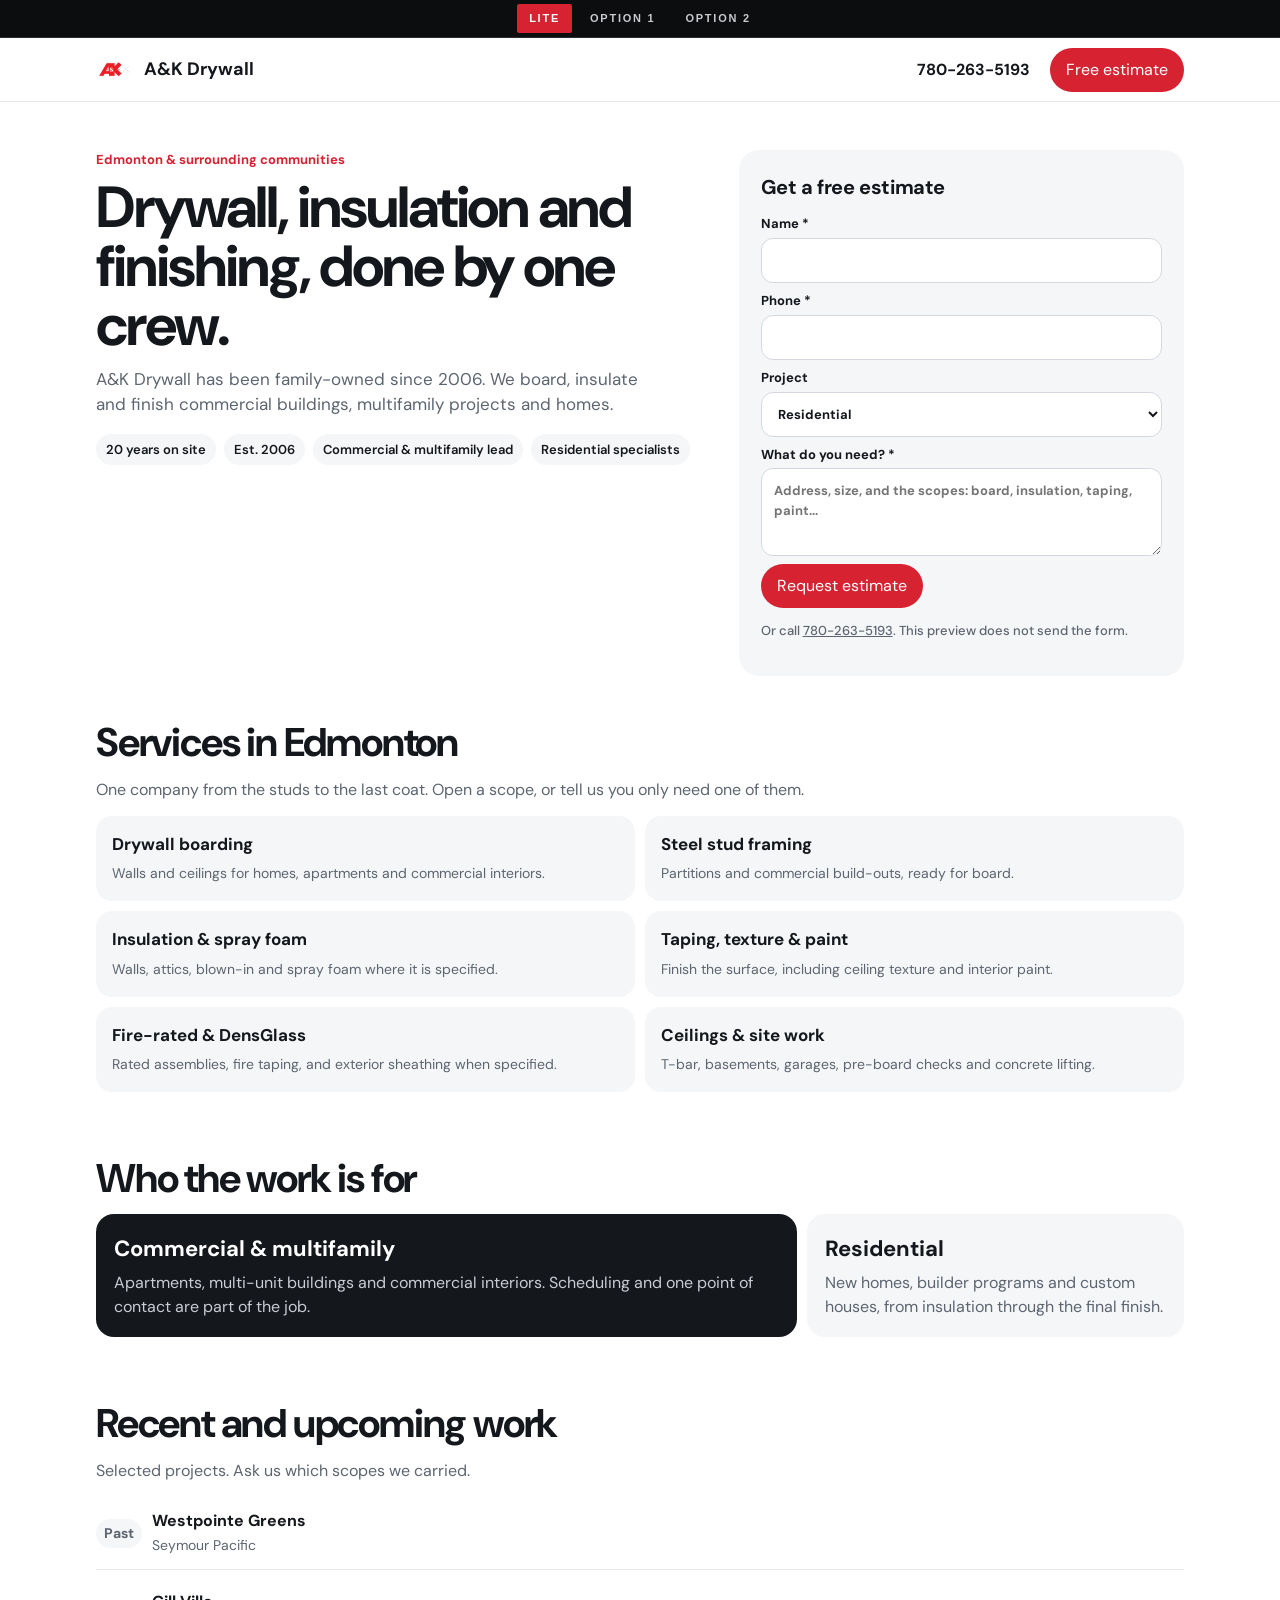
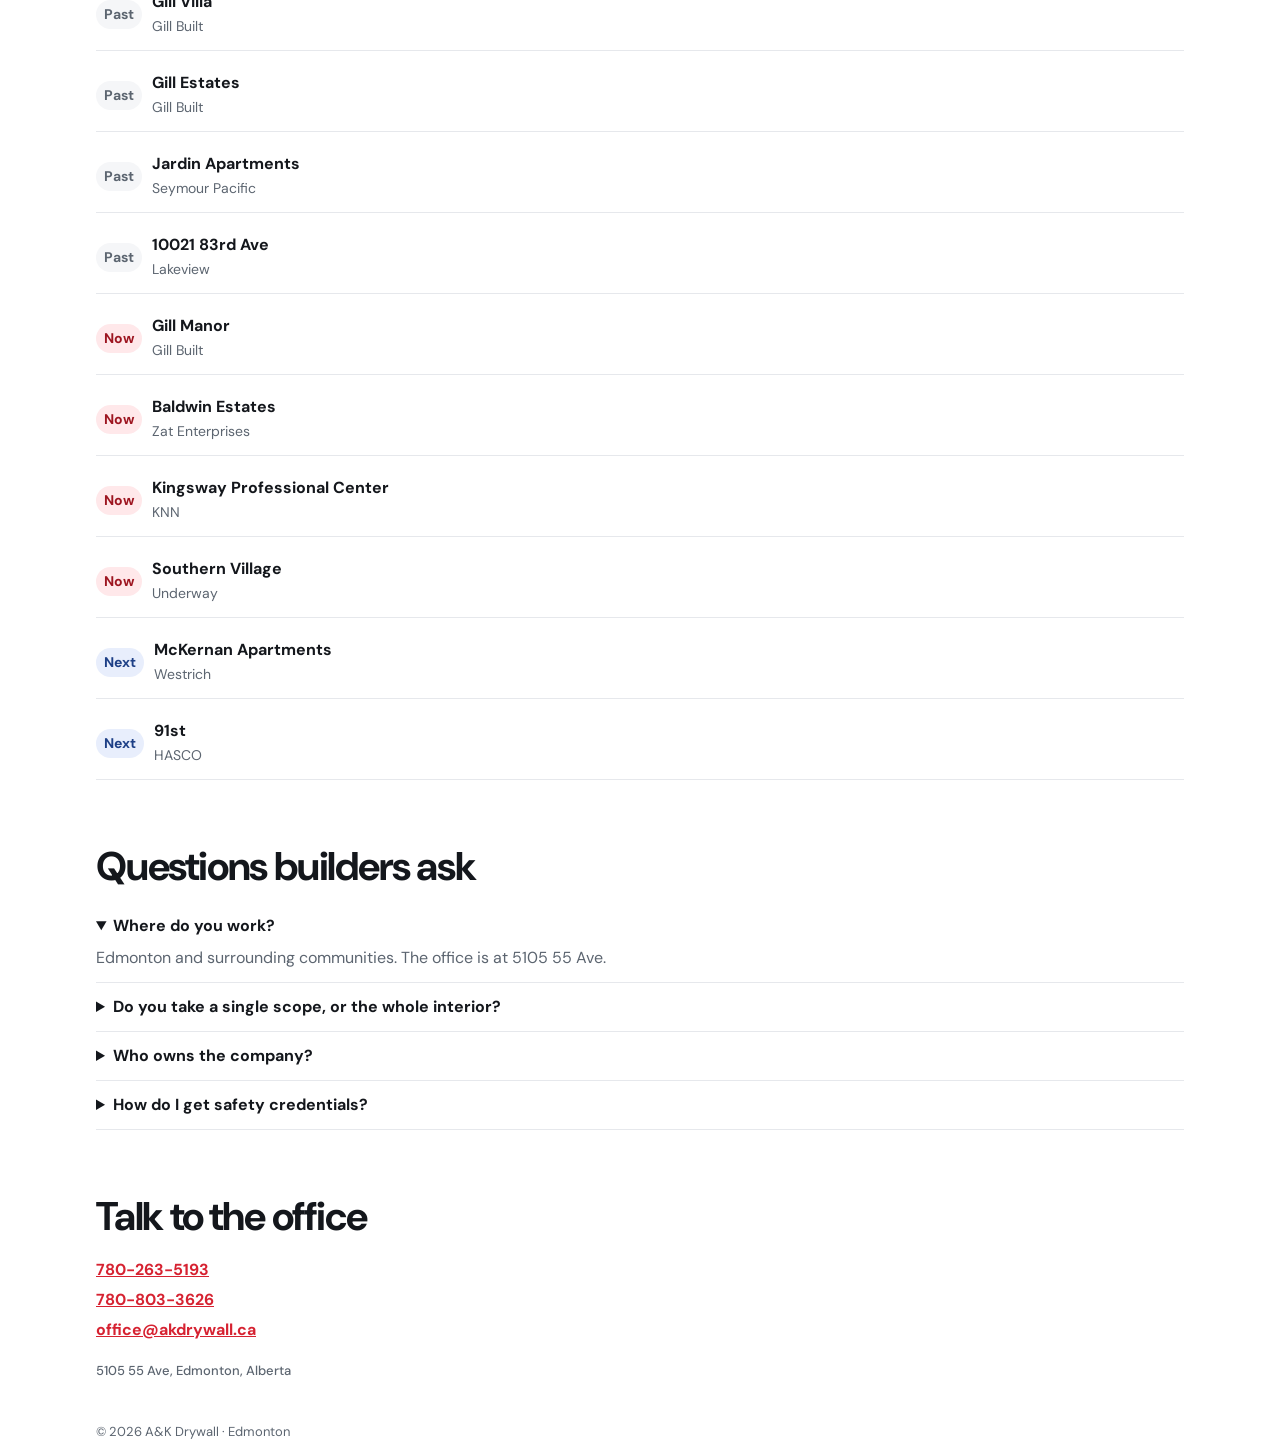
==== commit 48e9a1f0: "Widen the Lite layout to 85 percent of the viewport. Co-authored-by: Cursor <cursoragent@cursor.com>" ====
--- a/index.html
+++ b/index.html
@@ -39,8 +39,8 @@
     body { margin: 0; color: var(--ink); background: var(--white); font: 16px/1.5 "DM Sans", Arial, sans-serif; padding-bottom: 72px; }
     a { color: inherit; }
     img { display: block; max-width: 100%; }
-    .wrap { width: min(1080px, calc(100% - 32px)); margin: 0 auto; }
-    .bar { position: sticky; top: 38px; z-index: 40; display: flex; align-items: center; justify-content: space-between; gap: 12px; min-height: 64px; background: rgba(255,255,255,.94); backdrop-filter: blur(12px); border-bottom: 1px solid var(--line); }
+    .wrap { width: 85vw; margin: 0 auto; }
+    .bar { position: sticky; top: 38px; z-index: 40; display: flex; align-items: center; justify-content: space-between; gap: 12px; width: 100%; padding-inline: 7.5vw; min-height: 64px; background: rgba(255,255,255,.94); backdrop-filter: blur(12px); border-bottom: 1px solid var(--line); }
     .brand { display: flex; align-items: center; gap: 8px; text-decoration: none; font-weight: 700; font-size: 18px; }
     .brand img { width: 40px; height: 40px; object-fit: contain; }
     .bar-actions { display: flex; align-items: center; gap: 8px; }
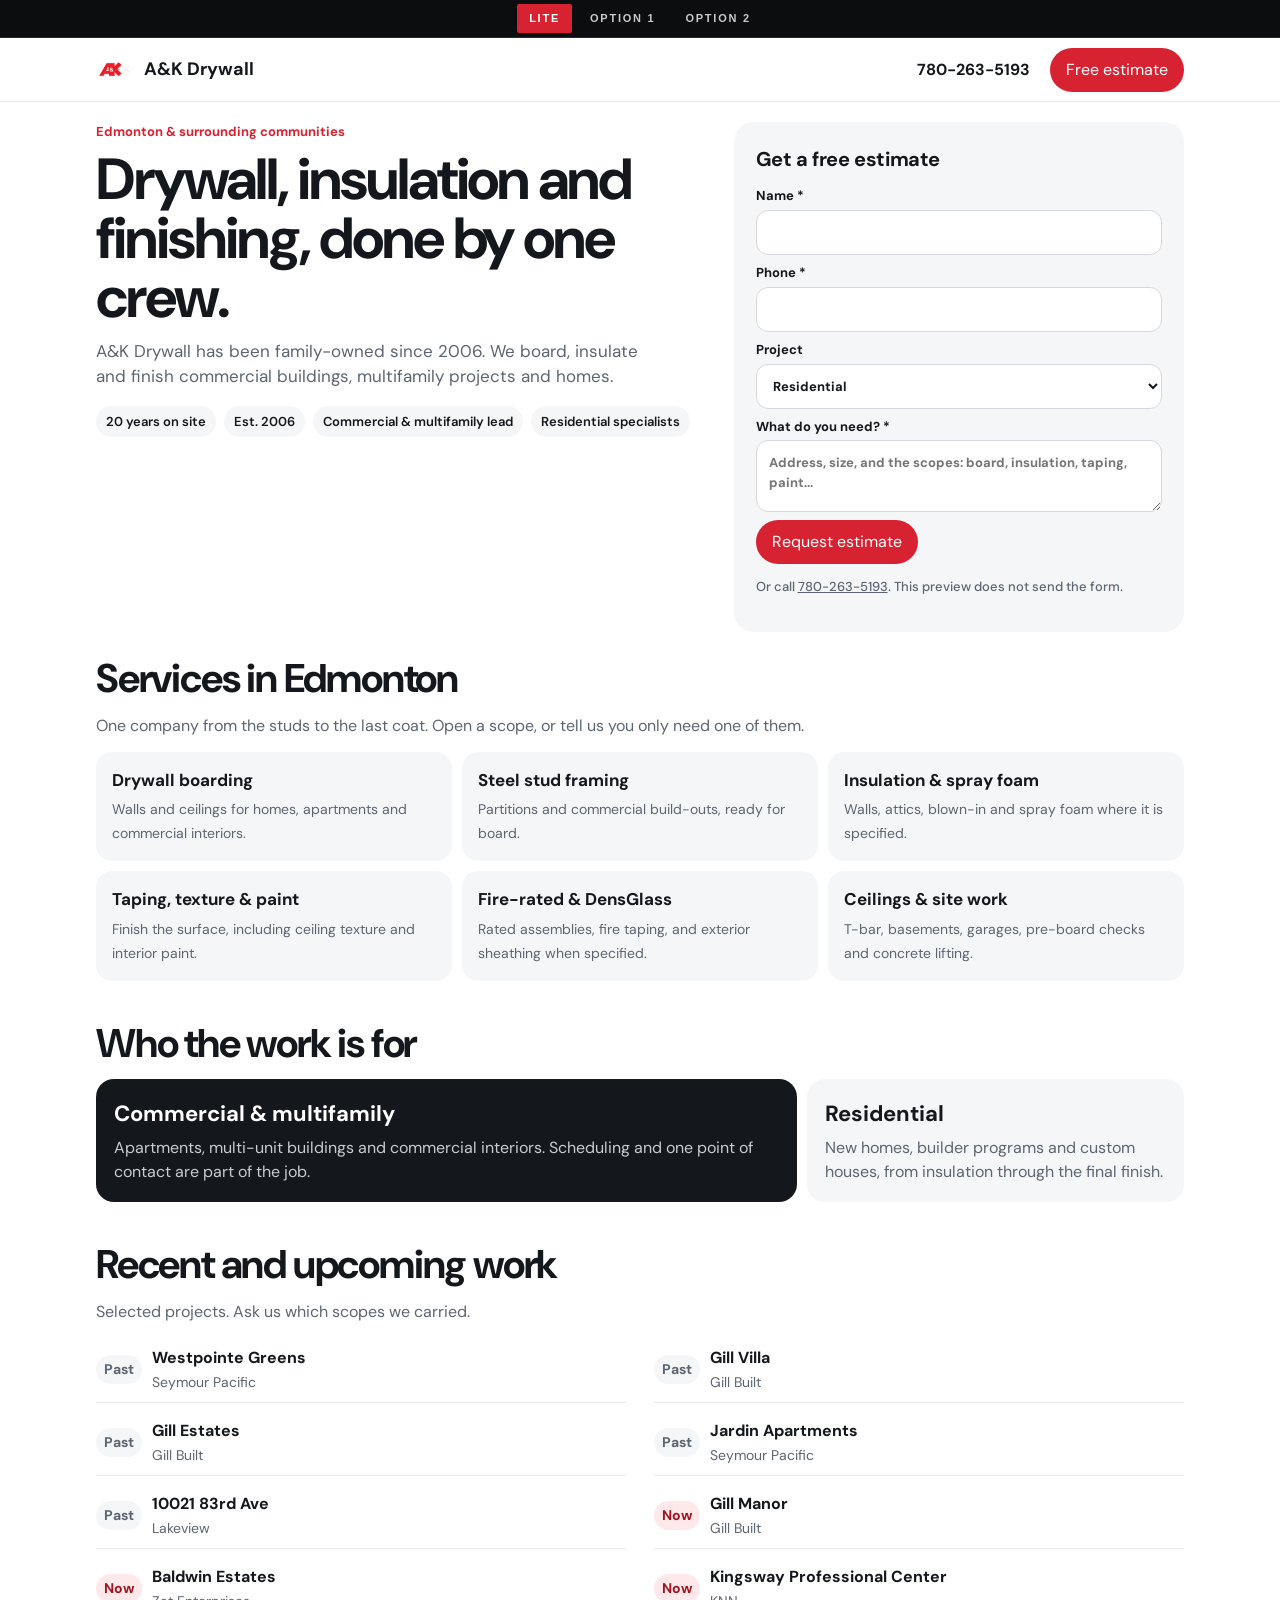
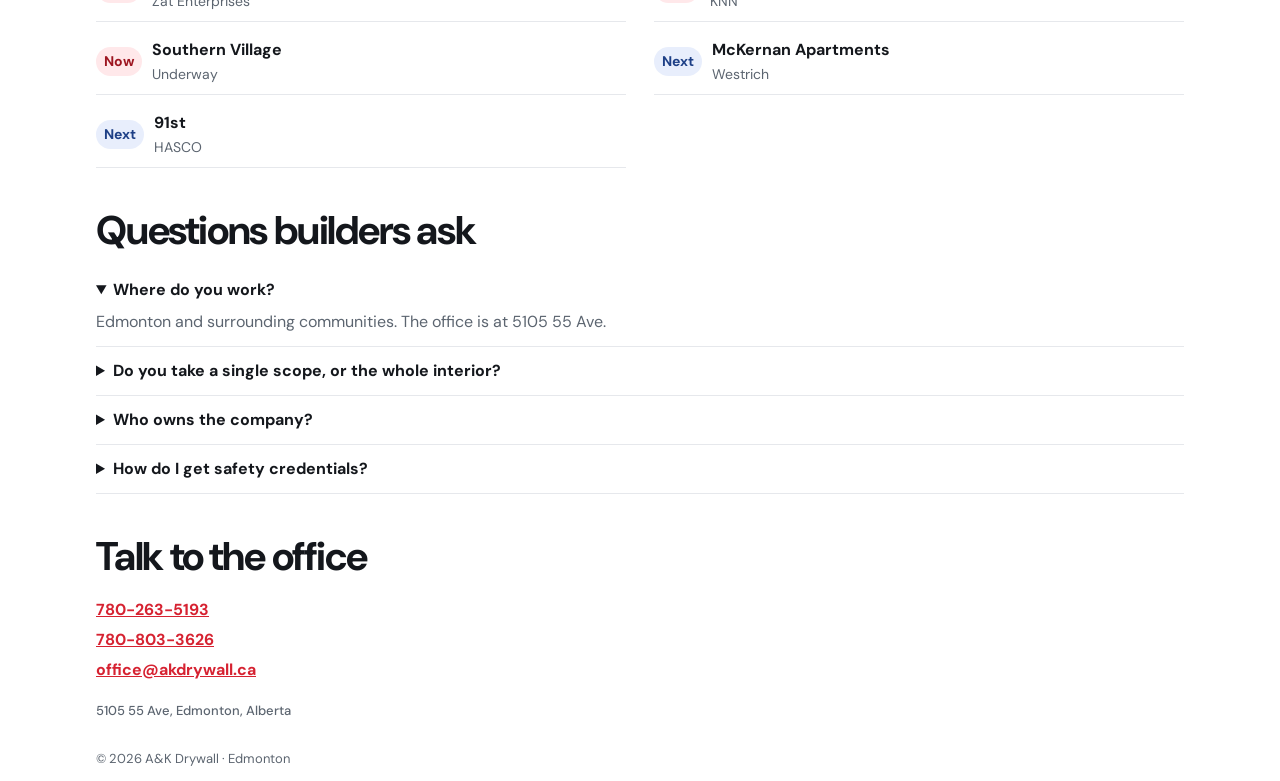
==== commit d93bd09f: "Tighten all three versions and remove the unused original site files. Co-authored-by: Cursor <cursor" ====
--- a/index.html
+++ b/index.html
@@ -48,7 +48,8 @@
     .btn { display: inline-flex; align-items: center; justify-content: center; min-height: 44px; padding: 0 16px; border-radius: 999px; background: var(--red); color: #fff; text-decoration: none; font-weight: 700; border: 0; cursor: pointer; font: inherit; }
     .btn.dark { background: var(--ink); }
     .btn.ghost { background: #fff; color: var(--ink); border: 1px solid #cfd3d8; }
-    .hero { display: grid; gap: 22px; padding: 28px 0 8px; }
+    [id] { scroll-margin-top: 112px; }
+    .hero { display: grid; gap: 16px; padding: 16px 0 0; }
     .kicker { margin: 0 0 8px; color: var(--red); font-size: 13px; font-weight: 700; }
     h1 { margin: 0; font-size: clamp(34px, 8vw, 58px); line-height: 1.02; letter-spacing: -0.035em; }
     .lede { margin: 12px 0 0; color: var(--muted); font-size: 17px; max-width: 46ch; }
@@ -58,11 +59,11 @@
     .card h2 { margin: 0 0 12px; font-size: 20px; letter-spacing: -0.02em; }
     label { display: grid; gap: 4px; font-size: 13px; font-weight: 700; margin-bottom: 8px; }
     input, select, textarea { width: 100%; border: 1px solid #d5d8de; border-radius: 12px; padding: 12px; font: inherit; background: #fff; color: var(--ink); }
-    textarea { min-height: 88px; resize: vertical; }
+    textarea { min-height: 72px; resize: vertical; }
     .trap { position: absolute; left: -9999px; }
     .fine, .note { color: var(--muted); font-size: 13px; font-weight: 500; }
     .quote-note { margin: 0; padding: 14px; background: #fff; border-radius: 12px; font-weight: 700; }
-    section { padding: 28px 0; }
+    section { padding: 16px 0; }
     h2.sec { margin: 0 0 6px; font-size: clamp(28px, 5vw, 40px); letter-spacing: -0.03em; }
     .sec-note { margin: 0 0 14px; color: var(--muted); }
     .services { display: grid; gap: 10px; }
@@ -77,7 +78,7 @@
     .paths p { margin: 0; color: #c9cdd3; }
     .paths article:last-child p { color: var(--muted); }
     .jobs { display: grid; gap: 8px; }
-    .job { display: grid; grid-template-columns: auto 1fr; gap: 10px; align-items: center; padding: 12px 0; border-bottom: 1px solid var(--line); }
+    .job { display: grid; grid-template-columns: auto 1fr; gap: 10px; align-items: center; padding: 8px 0; border-bottom: 1px solid var(--line); }
     .pill { font-size: 12px; font-weight: 700; border-radius: 999px; padding: 4px 8px; background: var(--paper); }
     .pill.now { background: #ffe8ea; color: #9d1520; }
     .pill.next { background: #e8eefc; color: #1d3f86; }
@@ -94,8 +95,9 @@
     @media (min-width: 800px) {
       body { padding-bottom: 0; }
       .dock { display: none; }
-      .hero { grid-template-columns: 1.15fr .85fr; align-items: start; padding-top: 48px; gap: 40px; }
-      .services { grid-template-columns: 1fr 1fr; }
+      .hero { grid-template-columns: 1.15fr .85fr; align-items: start; padding-top: 20px; gap: 28px; }
+      .services { grid-template-columns: 1fr 1fr 1fr; }
+      .jobs { grid-template-columns: 1fr 1fr; column-gap: 28px; }
       .paths { grid-template-columns: 1.3fr .7fr; }
       .card { padding: 22px; }
     }
@@ -108,7 +110,7 @@
     <a href="option-2.html">Option 2</a>
   </nav>
   <header class="wrap bar">
-    <a class="brand" href="index.html"><img src="assets/logo.png" alt="">A&amp;K Drywall</a>
+    <a class="brand" href="index.html"><img src="assets/logo.png" alt="A&amp;K Drywall">A&amp;K Drywall</a>
     <div class="bar-actions">
       <a class="call" href="tel:+17802635193">780-263-5193</a>
       <a class="btn" href="#estimate">Free estimate</a>
@@ -135,7 +137,7 @@
           <select name="type"><option>Residential</option><option>Commercial</option><option>Multifamily</option><option>Other</option></select>
         </label>
         <label>What do you need? *<textarea name="details" required placeholder="Address, size, and the scopes: board, insulation, taping, paint..."></textarea></label>
-        <label class="trap">Leave blank<input name="website" tabindex="-1" autocomplete="off"></label>
+        <label class="trap" aria-hidden="true">Leave blank<input name="website" tabindex="-1" autocomplete="off"></label>
         <button class="btn" type="submit">Request estimate</button>
         <p class="fine">Or call <a href="tel:+17802635193">780-263-5193</a>. This preview does not send the form.</p>
       </form>
@@ -154,7 +156,7 @@
       </div>
     </section>
 
-    <section>
+    <section id="sectors">
       <h2 class="sec">Who the work is for</h2>
       <div class="paths">
         <article>
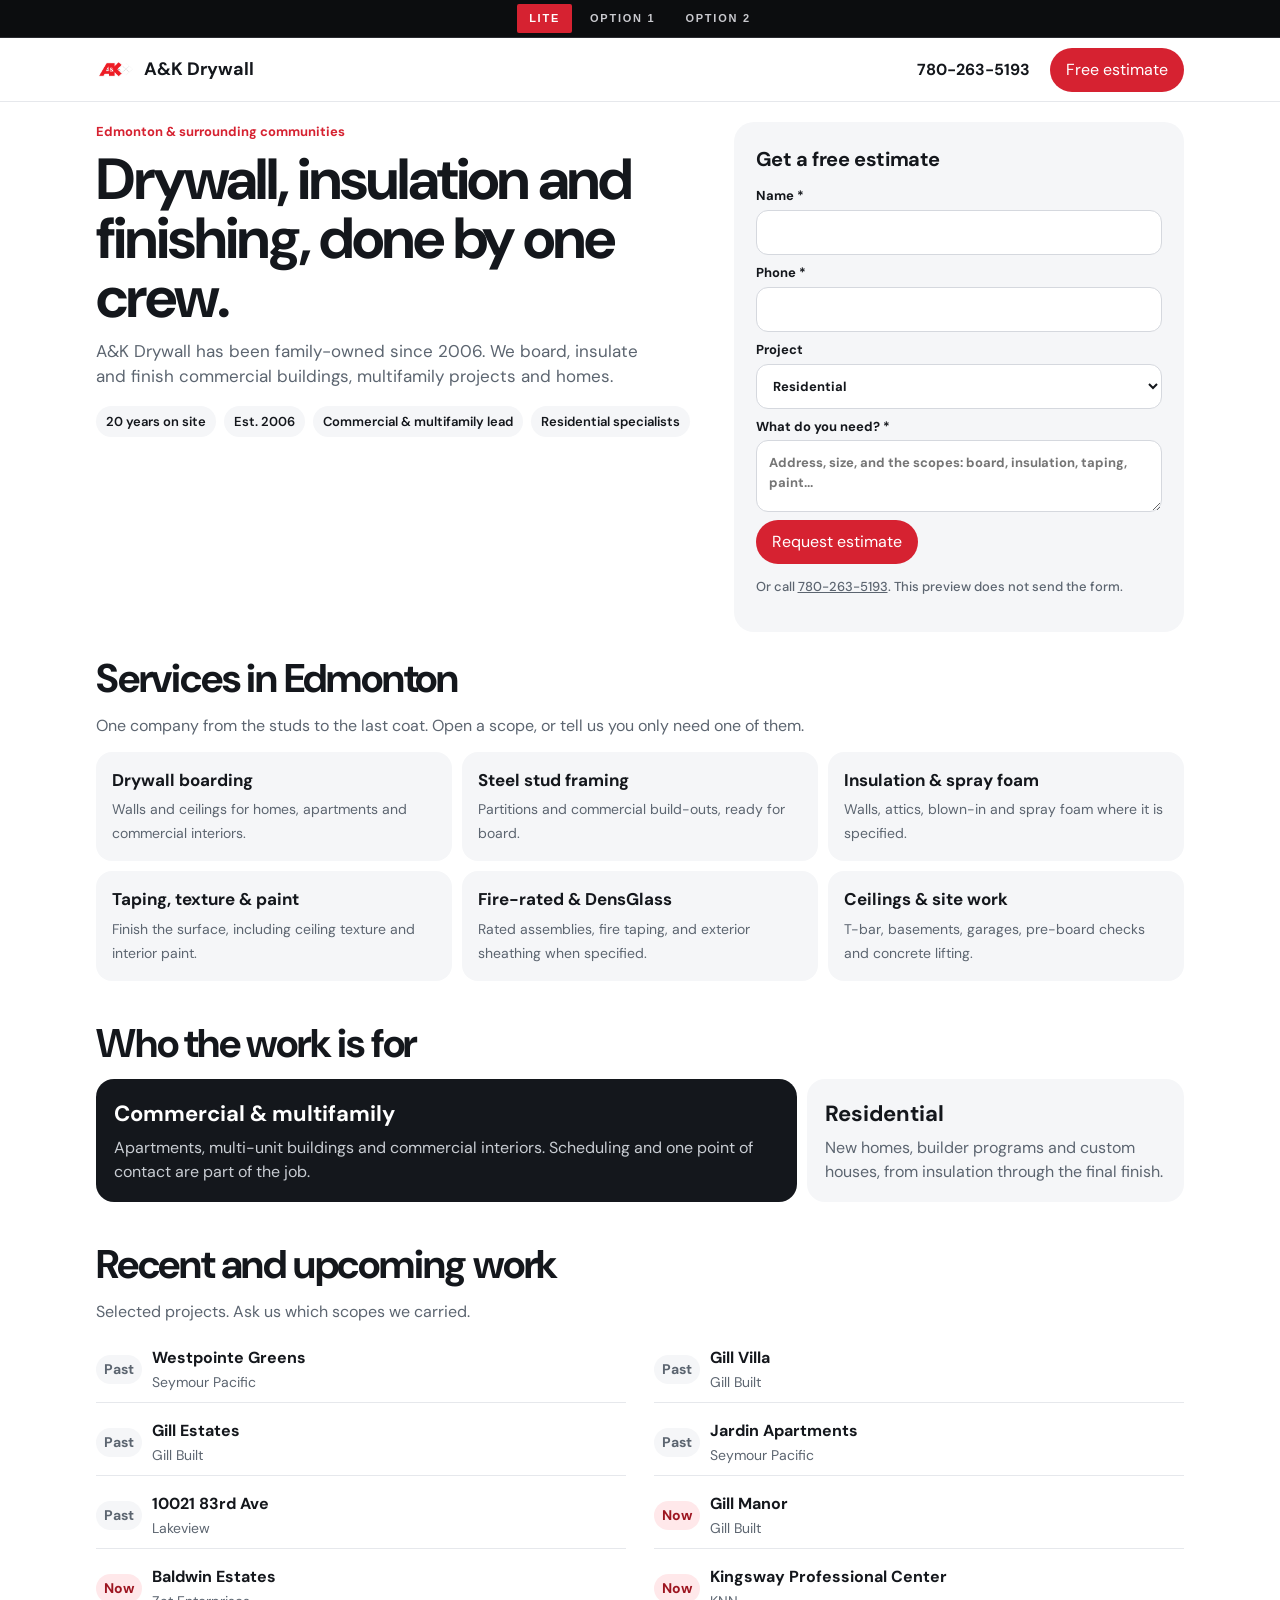
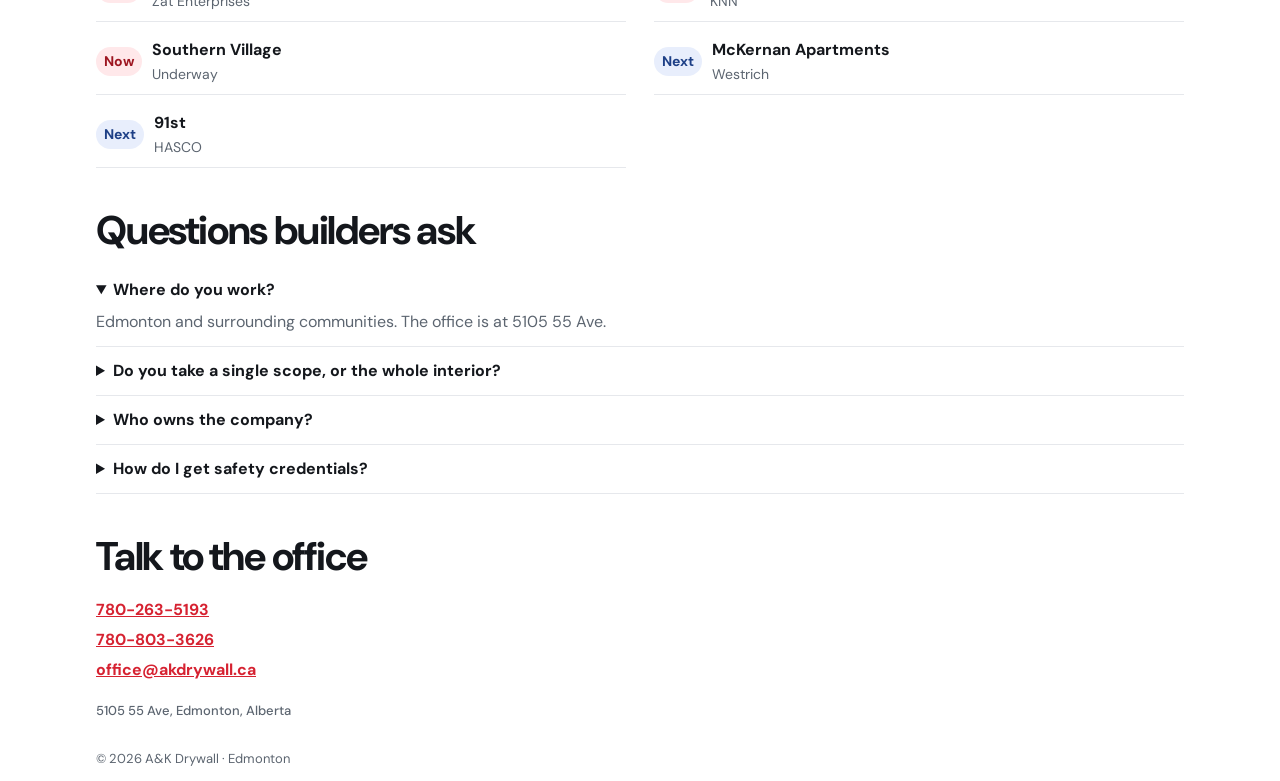
==== commit 6f518a14: "Polish Option 2 motion and prepare all three versions for review. Co-authored-by: Cursor <cursoragen" ====
--- a/index.html
+++ b/index.html
@@ -40,7 +40,8 @@
     a { color: inherit; }
     img { display: block; max-width: 100%; }
     .wrap { width: 85vw; margin: 0 auto; }
-    .bar { position: sticky; top: 38px; z-index: 40; display: flex; align-items: center; justify-content: space-between; gap: 12px; width: 100%; padding-inline: 7.5vw; min-height: 64px; background: rgba(255,255,255,.94); backdrop-filter: blur(12px); border-bottom: 1px solid var(--line); }
+    .bar { position: sticky; top: 38px; z-index: 40; display: flex; align-items: center; justify-content: space-between; gap: 12px; width: 100%; padding-inline: 7.5vw; min-height: 64px; background: #fff; border-bottom: 1px solid var(--line); }
+    a:focus-visible, button:focus-visible, summary:focus-visible, input:focus-visible, select:focus-visible, textarea:focus-visible { outline: 2px solid var(--red); outline-offset: 3px; }
     .brand { display: flex; align-items: center; gap: 8px; text-decoration: none; font-weight: 700; font-size: 18px; }
     .brand img { width: 40px; height: 40px; object-fit: contain; }
     .bar-actions { display: flex; align-items: center; gap: 8px; }
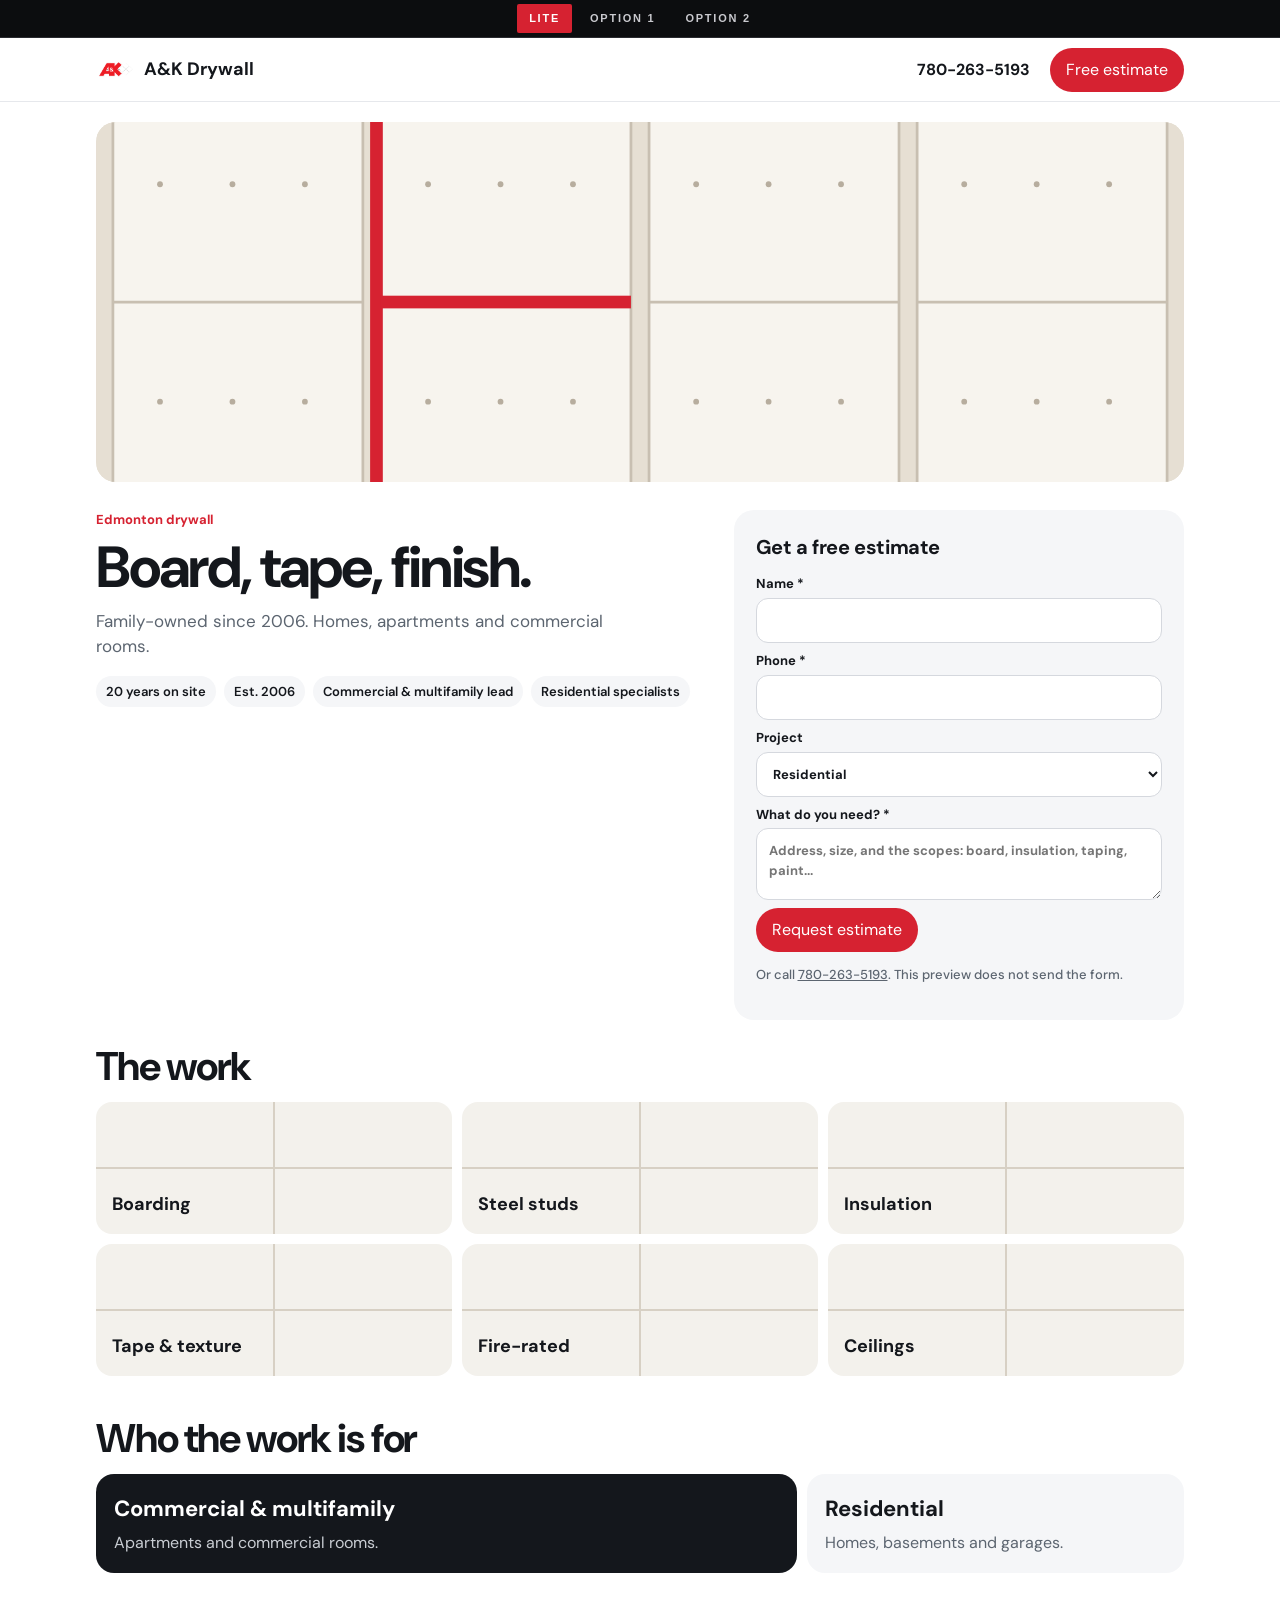
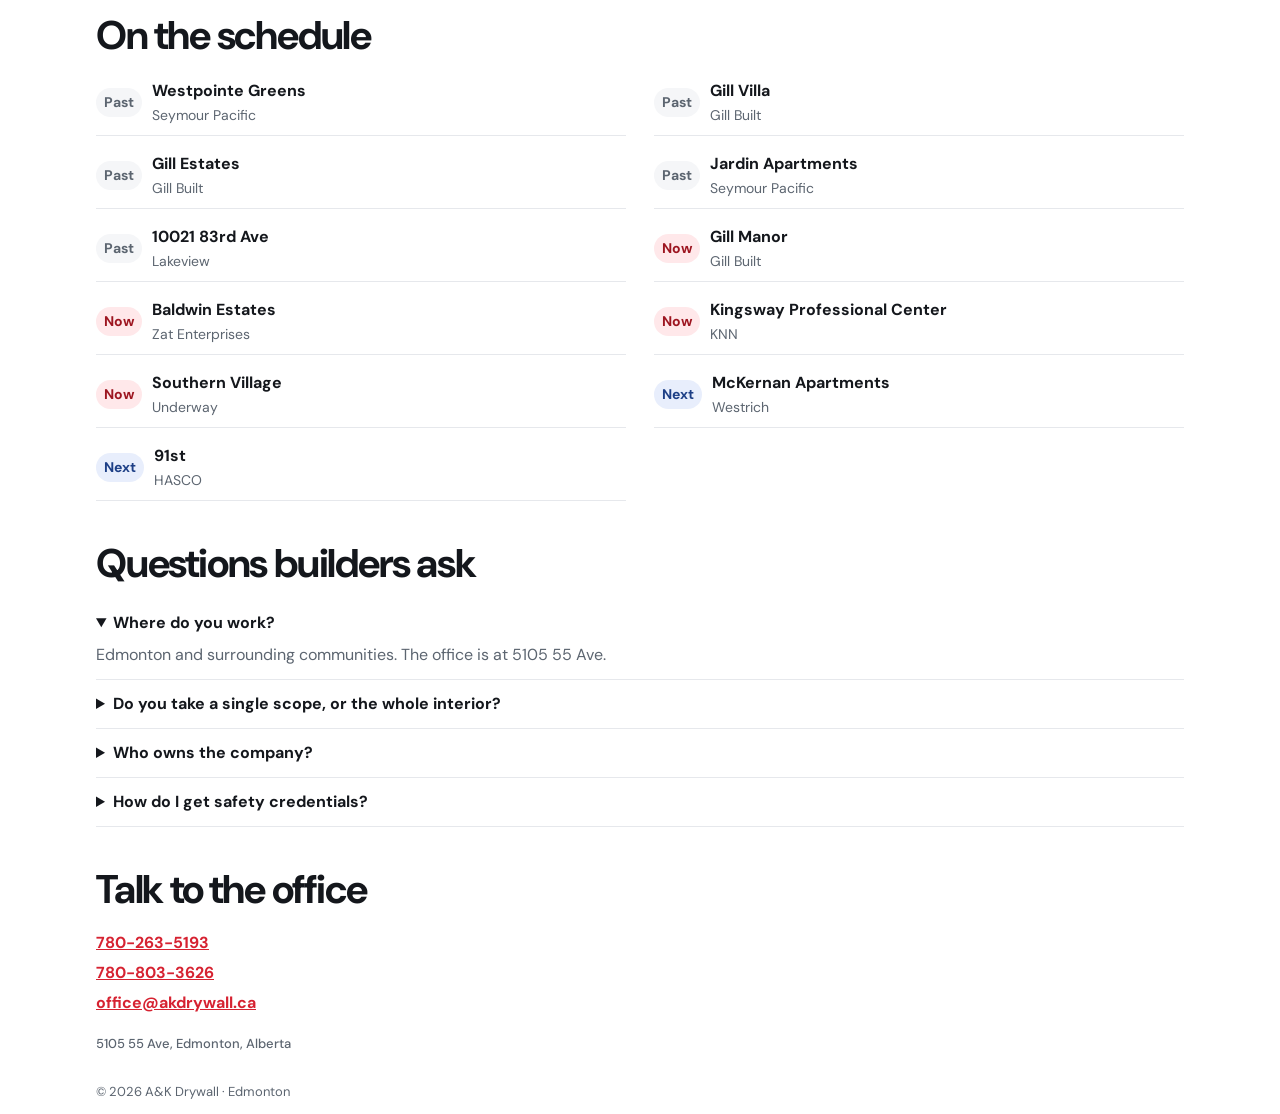
==== commit 05937ae8: "Lead every version with a drywall wall and less copy. Co-authored-by: Cursor <cursoragent@cursor.com" ====
--- a/index.html
+++ b/index.html
@@ -50,6 +50,8 @@
     .btn.dark { background: var(--ink); }
     .btn.ghost { background: #fff; color: var(--ink); border: 1px solid #cfd3d8; }
     [id] { scroll-margin-top: 112px; }
+    .wall { margin: 0; border-radius: 20px; overflow: hidden; background: #e6dfd3; }
+    .wall img { width: 100%; height: 280px; object-fit: cover; }
     .hero { display: grid; gap: 16px; padding: 16px 0 0; }
     .kicker { margin: 0 0 8px; color: var(--red); font-size: 13px; font-weight: 700; }
     h1 { margin: 0; font-size: clamp(34px, 8vw, 58px); line-height: 1.02; letter-spacing: -0.035em; }
@@ -68,10 +70,12 @@
     h2.sec { margin: 0 0 6px; font-size: clamp(28px, 5vw, 40px); letter-spacing: -0.03em; }
     .sec-note { margin: 0 0 14px; color: var(--muted); }
     .services { display: grid; gap: 10px; }
-    .services a { display: block; text-decoration: none; background: var(--paper); border-radius: 16px; padding: 16px; }
-    .services a:hover { background: #eceef2; }
-    .services strong { display: block; font-size: 17px; margin-bottom: 4px; }
-    .services span { color: var(--muted); font-size: 14px; }
+    .services a { display: flex; align-items: flex-end; min-height: 132px; text-decoration: none; border-radius: 16px; padding: 16px; background:
+      linear-gradient(#d7d0c4, #d7d0c4) center / 2px 100% no-repeat,
+      linear-gradient(#d7d0c4, #d7d0c4) center / 100% 2px no-repeat,
+      #f3f1ec; }
+    .services a:hover { filter: brightness(.97); }
+    .services strong { display: block; font-size: 18px; }
     .paths { display: grid; gap: 10px; }
     .paths article { border-radius: 18px; padding: 18px; background: var(--ink); color: #fff; }
     .paths article:last-child { background: var(--paper); color: var(--ink); }
@@ -96,6 +100,8 @@
     @media (min-width: 800px) {
       body { padding-bottom: 0; }
       .dock { display: none; }
+      .wall { grid-column: 1 / -1; }
+      .wall img { height: 360px; }
       .hero { grid-template-columns: 1.15fr .85fr; align-items: start; padding-top: 20px; gap: 28px; }
       .services { grid-template-columns: 1fr 1fr 1fr; }
       .jobs { grid-template-columns: 1fr 1fr; column-gap: 28px; }
@@ -119,10 +125,11 @@
   </header>
   <main class="wrap">
     <section class="hero">
+      <figure class="wall"><img src="assets/wall.svg" alt="Drywall sheets with taped joints and screw heads"></figure>
       <div>
-        <p class="kicker">Edmonton &amp; surrounding communities</p>
-        <h1>Drywall, insulation and finishing, done by one crew.</h1>
-        <p class="lede">A&amp;K Drywall has been family-owned since 2006. We board, insulate and finish commercial buildings, multifamily projects and homes.</p>
+        <p class="kicker">Edmonton drywall</p>
+        <h1>Board, tape, finish.</h1>
+        <p class="lede">Family-owned since 2006. Homes, apartments and commercial rooms.</p>
         <ul class="trust">
           <li>20 years on site</li>
           <li>Est. 2006</li>
@@ -145,15 +152,14 @@
     </section>
 
     <section id="services">
-      <h2 class="sec">Services in Edmonton</h2>
-      <p class="sec-note">One company from the studs to the last coat. Open a scope, or tell us you only need one of them.</p>
+      <h2 class="sec">The work</h2>
       <div class="services">
-        <a href="#estimate"><strong>Drywall boarding</strong><span>Walls and ceilings for homes, apartments and commercial interiors.</span></a>
-        <a href="#estimate"><strong>Steel stud framing</strong><span>Partitions and commercial build-outs, ready for board.</span></a>
-        <a href="#estimate"><strong>Insulation &amp; spray foam</strong><span>Walls, attics, blown-in and spray foam where it is specified.</span></a>
-        <a href="#estimate"><strong>Taping, texture &amp; paint</strong><span>Finish the surface, including ceiling texture and interior paint.</span></a>
-        <a href="#estimate"><strong>Fire-rated &amp; DensGlass</strong><span>Rated assemblies, fire taping, and exterior sheathing when specified.</span></a>
-        <a href="#estimate"><strong>Ceilings &amp; site work</strong><span>T-bar, basements, garages, pre-board checks and concrete lifting.</span></a>
+        <a href="#estimate"><strong>Boarding</strong></a>
+        <a href="#estimate"><strong>Steel studs</strong></a>
+        <a href="#estimate"><strong>Insulation</strong></a>
+        <a href="#estimate"><strong>Tape &amp; texture</strong></a>
+        <a href="#estimate"><strong>Fire-rated</strong></a>
+        <a href="#estimate"><strong>Ceilings</strong></a>
       </div>
     </section>
 
@@ -162,18 +168,17 @@
       <div class="paths">
         <article>
           <h3>Commercial &amp; multifamily</h3>
-          <p>Apartments, multi-unit buildings and commercial interiors. Scheduling and one point of contact are part of the job.</p>
+          <p>Apartments and commercial rooms.</p>
         </article>
         <article>
           <h3>Residential</h3>
-          <p>New homes, builder programs and custom houses, from insulation through the final finish.</p>
+          <p>Homes, basements and garages.</p>
         </article>
       </div>
     </section>
 
     <section id="work">
-      <h2 class="sec">Recent and upcoming work</h2>
-      <p class="sec-note">Selected projects. Ask us which scopes we carried.</p>
+      <h2 class="sec">On the schedule</h2>
       <div class="jobs">
         <div class="job"><span class="pill">Past</span><div><b>Westpointe Greens</b><span>Seymour Pacific</span></div></div>
         <div class="job"><span class="pill">Past</span><div><b>Gill Villa</b><span>Gill Built</span></div></div>
